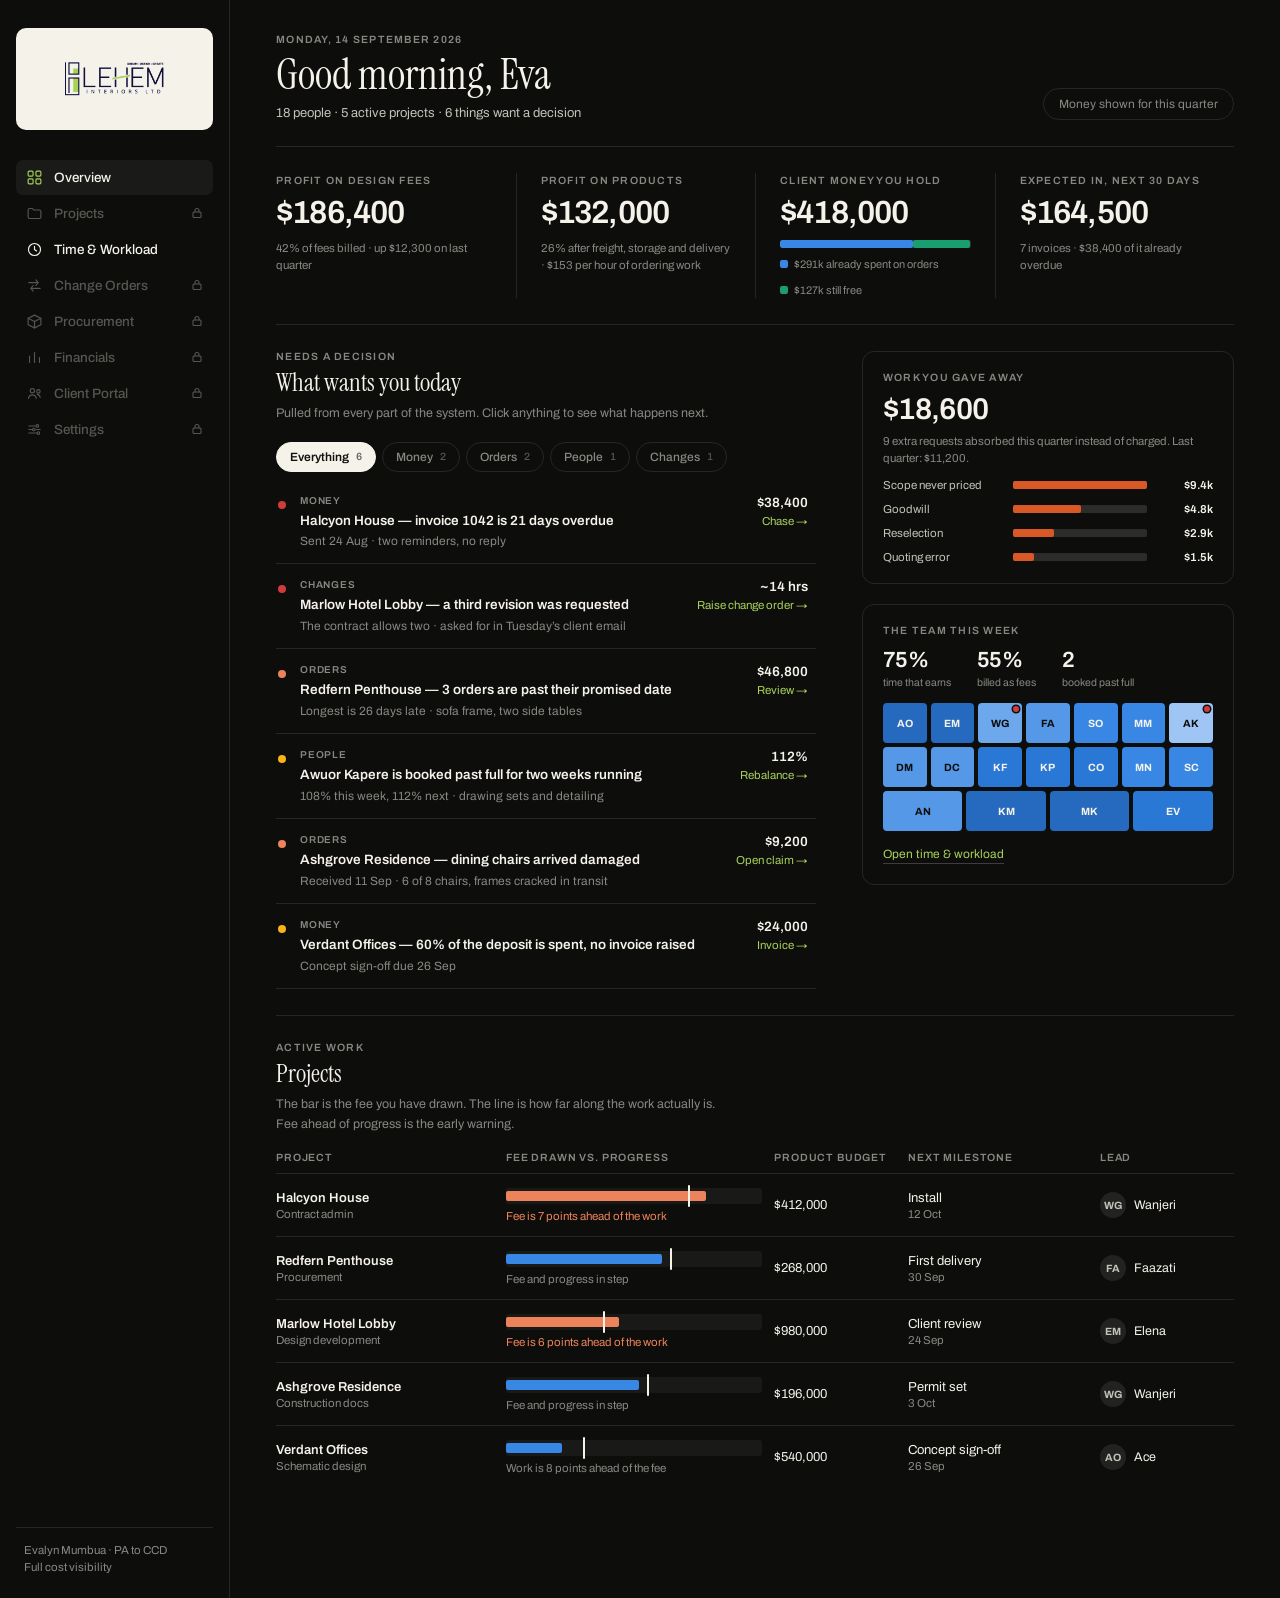
==== index.html @ deea2d11 "Initial import of Lehem ERP dashboard from Claude Design Co-Authored-By: Claude Opus 5.5 (1M context" ====
<!doctype html>
<html lang="en">
<head>
  <meta charset="utf-8">
  <meta name="viewport" content="width=device-width, initial-scale=1">
  <title>Overview — Lehem Interiors</title>
  <meta name="description" content="Operations overview for Lehem Interiors Ltd.">
  <link rel="icon" href="assets/lehem-logo.png">
  <link rel="preconnect" href="https://fonts.googleapis.com">
  <link rel="preconnect" href="https://fonts.gstatic.com" crossorigin>
  <link rel="stylesheet" href="https://fonts.googleapis.com/css2?family=Archivo:wght@400;500;600;700&family=Instrument+Serif:ital@0;1&display=swap">
  <link rel="stylesheet" href="css/app.css">
</head>
<body>
  <div class="dash">

    <nav class="sidebar" aria-label="Primary">
      <div class="brand">
        <img src="assets/lehem-logo.png" alt="Lehem Interiors Ltd" class="brand-logo">
      </div>

      <button type="button" class="nav-toggle" aria-label="Menu" aria-expanded="false"></button>

      <div class="nav-list">
        <button type="button" class="nav-item active">
          <svg width="17" height="17" viewBox="0 0 24 24" fill="none" stroke="currentColor" stroke-width="1.6" stroke-linecap="round" stroke-linejoin="round"><rect x="3" y="3" width="7" height="7" rx="1.5"/><rect x="14" y="3" width="7" height="7" rx="1.5"/><rect x="3" y="14" width="7" height="7" rx="1.5"/><rect x="14" y="14" width="7" height="7" rx="1.5"/></svg>
          Overview
        </button>
        <button type="button" class="nav-item locked" disabled>
          <svg width="17" height="17" viewBox="0 0 24 24" fill="none" stroke="currentColor" stroke-width="1.6" stroke-linecap="round" stroke-linejoin="round"><path d="M3 7a2 2 0 0 1 2-2h4l2 2h8a2 2 0 0 1 2 2v8a2 2 0 0 1-2 2H5a2 2 0 0 1-2-2V7z"/></svg>
          Projects
          <svg class="lock" width="12" height="12" viewBox="0 0 24 24" fill="none" stroke="currentColor" stroke-width="2.2" stroke-linecap="round" stroke-linejoin="round"><rect x="4" y="10" width="16" height="11" rx="2"/><path d="M8 10V7a4 4 0 0 1 8 0v3"/></svg>
        </button>
        <a href="workload.html" class="nav-item">
          <svg width="17" height="17" viewBox="0 0 24 24" fill="none" stroke="currentColor" stroke-width="1.6" stroke-linecap="round" stroke-linejoin="round"><circle cx="12" cy="12" r="8.5"/><path d="M12 7.5V12l3 2"/></svg>
          Time &amp; Workload
        </a>
        <button type="button" class="nav-item locked" disabled>
          <svg width="17" height="17" viewBox="0 0 24 24" fill="none" stroke="currentColor" stroke-width="1.6" stroke-linecap="round" stroke-linejoin="round"><path d="M4 8h13"/><path d="M14 4l3 4-3 4"/><path d="M20 16H7"/><path d="M10 20l-3-4 3-4"/></svg>
          Change Orders
          <svg class="lock" width="12" height="12" viewBox="0 0 24 24" fill="none" stroke="currentColor" stroke-width="2.2" stroke-linecap="round" stroke-linejoin="round"><rect x="4" y="10" width="16" height="11" rx="2"/><path d="M8 10V7a4 4 0 0 1 8 0v3"/></svg>
        </button>
        <button type="button" class="nav-item locked" disabled>
          <svg width="17" height="17" viewBox="0 0 24 24" fill="none" stroke="currentColor" stroke-width="1.6" stroke-linecap="round" stroke-linejoin="round"><path d="M3 7.5 12 3l9 4.5-9 4.5-9-4.5Z"/><path d="M3 7.5v9L12 21l9-4.5v-9"/><path d="M12 12v9"/></svg>
          Procurement
          <svg class="lock" width="12" height="12" viewBox="0 0 24 24" fill="none" stroke="currentColor" stroke-width="2.2" stroke-linecap="round" stroke-linejoin="round"><rect x="4" y="10" width="16" height="11" rx="2"/><path d="M8 10V7a4 4 0 0 1 8 0v3"/></svg>
        </button>
        <button type="button" class="nav-item locked" disabled>
          <svg width="17" height="17" viewBox="0 0 24 24" fill="none" stroke="currentColor" stroke-width="1.6" stroke-linecap="round" stroke-linejoin="round"><path d="M5 19V10"/><path d="M12 19V5"/><path d="M19 19v-7"/></svg>
          Financials
          <svg class="lock" width="12" height="12" viewBox="0 0 24 24" fill="none" stroke="currentColor" stroke-width="2.2" stroke-linecap="round" stroke-linejoin="round"><rect x="4" y="10" width="16" height="11" rx="2"/><path d="M8 10V7a4 4 0 0 1 8 0v3"/></svg>
        </button>
        <button type="button" class="nav-item locked" disabled>
          <svg width="17" height="17" viewBox="0 0 24 24" fill="none" stroke="currentColor" stroke-width="1.6" stroke-linecap="round" stroke-linejoin="round"><circle cx="9" cy="8" r="3"/><path d="M3.5 19c.7-3.2 3-5 5.5-5s4.8 1.8 5.5 5"/><circle cx="17.5" cy="9" r="2.4"/><path d="M15.8 13.2c2 .1 3.6 1.7 4.2 4.3"/></svg>
          Client Portal
          <svg class="lock" width="12" height="12" viewBox="0 0 24 24" fill="none" stroke="currentColor" stroke-width="2.2" stroke-linecap="round" stroke-linejoin="round"><rect x="4" y="10" width="16" height="11" rx="2"/><path d="M8 10V7a4 4 0 0 1 8 0v3"/></svg>
        </button>
        <button type="button" class="nav-item locked" disabled>
          <svg width="17" height="17" viewBox="0 0 24 24" fill="none" stroke="currentColor" stroke-width="1.6" stroke-linecap="round" stroke-linejoin="round"><path d="M4 7h9"/><circle cx="16" cy="7" r="1.8"/><path d="M4 12h4"/><circle cx="11" cy="12" r="1.8"/><path d="M15 12h5"/><path d="M4 17h11"/><circle cx="17.5" cy="17" r="1.8"/></svg>
          Settings
          <svg class="lock" width="12" height="12" viewBox="0 0 24 24" fill="none" stroke="currentColor" stroke-width="2.2" stroke-linecap="round" stroke-linejoin="round"><rect x="4" y="10" width="16" height="11" rx="2"/><path d="M8 10V7a4 4 0 0 1 8 0v3"/></svg>
        </button>
      </div>

      <div class="sidebar-foot">Evalyn Mumbua · PA to CCD<br>Full cost visibility</div>
    </nav>

    <main class="main">
      <div class="main-inner" id="app"></div>
    </main>

  </div>

  <script src="js/nav.js"></script>
  <script src="js/overview.js"></script>
</body>
</html>
---- css/app.css ----
/* Lehem Interiors — operations dashboard
   Shared styles for both screens. */

:root {
  --plane:#0d0d0c; --panel:#1a1a19;
  --rule:rgba(255,255,255,0.10); --rule-2:rgba(255,255,255,0.18);
  --ink:#f5f2ea; --ink-2:#c3c2b7; --ink-3:#898781;
  --grid:#2c2c2a; --baseline:#383835;
  --good:#0ca30c; --warn:#fab219; --serious:#ec835a; --crit:#d03b3b;
  --b1:#3987e5; --b2:#d95926; --b3:#199e70; --b4:#c98500;
  --accent:#a8d15a;
  --sans:'Archivo', system-ui, -apple-system, 'Segoe UI', sans-serif;
  --serif:'Instrument Serif', Georgia, 'Times New Roman', serif;
}

* { box-sizing:border-box; }
html, body { margin:0; padding:0; }
body {
  background:var(--plane); color:var(--ink); font-family:var(--sans);
  -webkit-font-smoothing:antialiased;
}
button { font-family:var(--sans); cursor:pointer; color:inherit; }
a { color:var(--accent); }
a:hover { color:var(--ink); }
.caps { font-size:10.5px; text-transform:uppercase; letter-spacing:0.12em; font-weight:600; color:var(--ink-3); }
.num { font-variant-numeric:tabular-nums; }

.dash { width:100%; min-height:100vh; display:flex; align-items:stretch; }

/* ---------- sidebar ---------- */
.sidebar { width:230px; flex:0 0 230px; border-right:1px solid var(--rule); padding:28px 16px 22px; display:flex; flex-direction:column; gap:30px; }
.brand { background:#f5f2ea; border-radius:10px; padding:15px 16px; }
.brand-logo { display:block; width:100%; height:auto; }
.nav-list { display:flex; flex-direction:column; gap:1px; }
.nav-item { display:flex; align-items:center; gap:11px; padding:9px 10px; border:none; background:transparent; color:var(--ink-3); font-size:13.5px; font-weight:500; text-align:left; width:100%; border-radius:7px; cursor:default; text-decoration:none; font-family:var(--sans); }
.nav-item svg { flex:0 0 auto; }
a.nav-item { color:var(--ink); cursor:pointer; }
a.nav-item:hover { background:rgba(255,255,255,0.045); color:var(--ink); text-decoration:none; }
.nav-item.locked { color:#575651; cursor:not-allowed; }
.nav-item.locked svg { color:#575651; opacity:1; }
.nav-item.active { background:rgba(255,255,255,0.055); color:var(--ink); }
.nav-item.active svg { color:var(--accent); }
.lock { margin-left:auto; flex:0 0 auto; }
.nav-toggle { display:none; }
.sidebar-foot { margin-top:auto; padding:14px 8px 0; border-top:1px solid var(--rule); font-size:11.5px; color:var(--ink-3); line-height:1.5; }

/* ---------- page frame ---------- */
.main { flex:1 1 auto; min-width:0; padding:34px 46px 110px; }
.main-inner { max-width:1320px; margin:0 auto; }
.page-title { font-family:var(--serif); font-weight:400; font-size:42px; margin:8px 0 0; line-height:1.05; }
.page-sub { color:var(--ink-2); font-size:13px; margin:9px 0 0; }
.header-row { display:flex; justify-content:space-between; align-items:flex-end; gap:24px; flex-wrap:wrap; }
.rule-top { border-top:1px solid var(--rule); margin-top:26px; padding-top:26px; }
.section-head { display:flex; justify-content:space-between; align-items:flex-start; gap:24px; flex-wrap:wrap; margin-bottom:18px; }
.section-title { font-family:var(--serif); font-weight:400; font-size:25px; margin:7px 0 0; line-height:1.1; }
.section-sub { font-size:12.5px; color:var(--ink-3); margin:8px 0 0; max-width:64ch; line-height:1.55; }

/* ---------- controls ---------- */
.pill-group { display:flex; border:1px solid var(--rule); border-radius:999px; padding:3px; gap:2px; }
.pill { border:none; background:transparent; font-size:12.5px; font-weight:500; color:var(--ink-3); padding:8px 15px; border-radius:999px; }
.pill:hover { color:var(--ink); }
.pill.active { background:var(--ink); color:#12110f; font-weight:600; }
.filter-bar { display:flex; justify-content:space-between; align-items:center; gap:16px; flex-wrap:wrap; margin-top:22px; }
.chips { display:flex; flex-wrap:wrap; gap:6px; }
.chip { border:1px solid var(--rule); background:transparent; color:var(--ink-3); font-size:12px; font-weight:500; padding:7px 13px; border-radius:999px; display:flex; align-items:center; gap:7px; }
.chip:hover { border-color:var(--rule-2); color:var(--ink); }
.chip.active { background:var(--ink); border-color:var(--ink); color:#12110f; font-weight:600; }
.chip-count { font-size:10.5px; opacity:0.6; font-variant-numeric:tabular-nums; }
.count-note { font-size:12px; color:var(--ink-3); font-variant-numeric:tabular-nums; }
.seg { display:flex; border:1px solid var(--rule); border-radius:8px; padding:2px; gap:2px; flex:0 0 auto; }
.seg-btn { border:none; background:transparent; font-size:12px; font-weight:500; color:var(--ink-3); padding:6px 12px; border-radius:6px; }
.seg-btn:hover { color:var(--ink); }
.seg-btn.active { background:rgba(255,255,255,0.09); color:var(--ink); }

/* ---------- hero + metrics (workload) ---------- */
.hero { display:grid; grid-template-columns:1.05fr 1.5fr; gap:44px; align-items:stretch; }
.hero-value { font-size:68px; font-weight:600; line-height:1; letter-spacing:-0.03em; margin-top:14px; }
.hero-delta { font-size:13px; font-weight:600; margin-top:12px; }
.hero-track { position:relative; height:12px; background:var(--grid); border-radius:2px; margin-top:26px; }
.hero-fill { position:absolute; top:0; bottom:0; border-radius:2px; }
.hero-keys { display:flex; gap:26px; margin-top:14px; flex-wrap:wrap; }
.hero-key { display:flex; align-items:baseline; gap:8px; font-size:12px; color:var(--ink-3); }
.hero-key b { font-size:14px; font-weight:600; color:var(--ink); font-variant-numeric:tabular-nums; }
.hero-note { font-size:12.5px; color:var(--ink-2); line-height:1.6; margin-top:18px; max-width:46ch; }
.metrics { display:grid; grid-template-columns:repeat(4, minmax(0,1fr)); }
.metric { padding:4px 22px; border-left:1px solid var(--rule); display:flex; flex-direction:column; gap:9px; }
.metric:first-child { border-left:none; padding-left:0; }
.metric-value { font-size:29px; font-weight:600; letter-spacing:-0.02em; line-height:1.1; }
.metric-delta { font-size:12px; font-weight:600; }
.metric-note { font-size:11px; color:var(--ink-3); line-height:1.45; }

/* ---------- legend + tooltips ---------- */
.legend-row { display:flex; flex-wrap:wrap; gap:6px; margin-bottom:18px; }
.legend-btn { display:flex; align-items:center; gap:8px; font-size:12px; color:var(--ink-3); background:transparent; border:1px solid transparent; border-radius:7px; padding:6px 10px; }
.legend-btn:hover { border-color:var(--rule); color:var(--ink); }
.legend-btn.active { border-color:var(--rule-2); color:var(--ink); }
.legend-dot { width:9px; height:9px; border-radius:2px; flex:0 0 auto; }
.legend-val { font-variant-numeric:tabular-nums; color:var(--ink); font-weight:600; }
.tip { position:absolute; bottom:calc(100% + 8px); left:50%; transform:translateX(-50%); background:var(--ink); color:#12110f; font-size:11px; font-weight:600; padding:5px 9px; border-radius:6px; white-space:nowrap; opacity:0; pointer-events:none; transition:opacity 0.12s ease; z-index:7; }
.mix-seg:hover .tip, .heat-cell:hover .tip, .heat-cell:focus .tip { opacity:1; }
.tip-wide { white-space:normal; width:252px; text-align:left; font-weight:500; line-height:1.5; padding:10px 12px; letter-spacing:0; text-transform:none; }
.term { position:relative; display:inline-block; border-bottom:1px dotted rgba(255,255,255,0.32); cursor:help; }
.term:hover .tip { opacity:1; }

/* ---------- hour-mix chart ---------- */
.mix-body { display:flex; gap:2px; }
.mix-axis { position:relative; width:40px; height:232px; flex:0 0 auto; }
.mix-axis span { position:absolute; right:10px; transform:translateY(-50%); font-size:10px; color:var(--ink-3); font-variant-numeric:tabular-nums; }
.mix-plot { position:relative; height:232px; border-bottom:1px solid var(--baseline); flex:1 1 auto; }
.mix-line { position:absolute; left:0; right:0; height:1px; background:var(--grid); }
.mix-cols { position:absolute; left:0; right:0; top:0; bottom:0; display:flex; align-items:flex-end; }
.mix-col { height:100%; display:flex; flex-direction:column-reverse; flex:0 0 auto; }
.mix-seg { width:100%; margin-bottom:2px; border-radius:1px; position:relative; transition:opacity 0.15s ease; }
.mix-seg-label { position:absolute; left:50%; top:50%; transform:translate(-50%,-50%); font-size:10px; font-weight:600; color:#0d0d0c; white-space:nowrap; font-variant-numeric:tabular-nums; }
.mix-labels { display:flex; padding-top:10px; }
.mix-week-label { text-align:center; font-size:10.5px; color:var(--ink-3); flex:0 0 auto; }
.mix-range-note { display:none; font-size:11px; color:var(--ink-3); margin-top:10px; text-align:center; }

/* ---------- tables ---------- */
.data-table { width:100%; border-collapse:collapse; font-size:12.5px; }
.data-table th { text-align:left; font-size:10.5px; text-transform:uppercase; letter-spacing:0.08em; font-weight:600; color:var(--ink-3); padding:9px 10px; border-bottom:1px solid var(--rule); }
.data-table td { padding:9px 10px; border-bottom:1px solid var(--rule); font-variant-numeric:tabular-nums; color:var(--ink-2); }
.data-table td.rowhead { font-variant-numeric:normal; color:var(--ink); font-weight:500; }

/* ---------- capacity heatmap ---------- */
.heat-grid { display:grid; gap:2px; align-items:center; }
.heat-head { font-size:10px; color:var(--ink-3); text-align:center; font-weight:500; padding-bottom:6px; letter-spacing:0.02em; }
.heat-rowhead { display:block; text-align:left; background:transparent; border:1px solid transparent; border-radius:6px; padding:5px 10px 5px 8px; }
.heat-rowhead:hover { background:rgba(255,255,255,0.045); }
.heat-rowhead.sel { background:rgba(255,255,255,0.075); border-color:var(--rule-2); }
.heat-name { display:block; font-size:12.5px; font-weight:500; color:var(--ink); }
.heat-role { display:block; font-size:10.5px; color:var(--ink-3); margin-top:1px; }
.heat-cell { height:34px; border:none; border-radius:3px; display:flex; align-items:center; justify-content:center; font-size:11px; font-weight:600; font-variant-numeric:tabular-nums; position:relative; padding:0; }
.heat-flag { position:absolute; top:3px; right:3px; width:6px; height:6px; border-radius:50%; background:var(--crit); box-shadow:0 0 0 1.5px var(--plane); }
.scale-row { display:flex; align-items:center; gap:8px; flex-wrap:wrap; font-size:11.5px; color:var(--ink-3); margin-top:18px; }
.scale-swatch { width:24px; height:9px; border-radius:1px; }

/* ---------- person detail ---------- */
.detail { border:1px solid var(--rule-2); background:var(--panel); border-radius:12px; padding:20px 22px 22px; margin-top:22px; display:flex; flex-direction:column; gap:20px; }
.detail-head { display:flex; justify-content:space-between; align-items:flex-start; gap:16px; }
.detail-id { display:flex; gap:13px; align-items:center; }
.avatar { width:38px; height:38px; border-radius:50%; background:var(--accent); color:#12110f; display:flex; align-items:center; justify-content:center; font-size:12.5px; font-weight:700; flex:0 0 auto; }
.detail-name { font-family:var(--serif); font-size:22px; line-height:1.1; }
.detail-meta { font-size:11.5px; color:var(--ink-3); margin-top:4px; }
.icon-btn { width:30px; height:30px; border-radius:7px; border:1px solid var(--rule); background:transparent; display:flex; align-items:center; justify-content:center; color:var(--ink-3); }
.icon-btn:hover { color:var(--ink); border-color:var(--rule-2); }
.detail-grid { display:grid; grid-template-columns:1.5fr 1fr 1.15fr; gap:34px; }
.detail-bar { display:flex; height:14px; gap:2px; margin-top:12px; }
.detail-bar div { border-radius:1px; }
.detail-legend { display:flex; flex-direction:column; gap:6px; margin-top:12px; }
.detail-legend .legend-item { display:flex; align-items:center; gap:8px; font-size:11.5px; color:var(--ink-3); }
.detail-metrics { display:flex; gap:24px; margin-top:12px; }
.detail-num { display:block; font-size:24px; font-weight:600; letter-spacing:-0.02em; }
.detail-cap { font-size:10.5px; color:var(--ink-3); }
.proj-row { display:flex; justify-content:space-between; gap:12px; padding:9px 0; border-bottom:1px solid var(--rule); }
.proj-row:last-child { border-bottom:none; }
.proj-name { font-size:12.5px; font-weight:500; }
.proj-phase { font-size:10.5px; color:var(--ink-3); margin-top:2px; }
.proj-hrs { font-size:12.5px; font-weight:600; font-variant-numeric:tabular-nums; }

/* ---------- role bands + bench ---------- */
.bottom-row { display:grid; grid-template-columns:1.25fr 1fr; gap:48px; align-items:start; }
.role-row { display:flex; align-items:center; gap:14px; padding:10px 8px; border:none; background:transparent; border-radius:7px; width:100%; text-align:left; }
.role-row:hover { background:rgba(255,255,255,0.045); }
.role-row.sel { background:rgba(255,255,255,0.075); }
.role-name { width:152px; flex:0 0 auto; font-size:12.5px; font-weight:500; }
.role-track { flex:1 1 auto; height:16px; background:rgba(255,255,255,0.05); border-radius:3px; position:relative; }
.role-band { position:absolute; top:0; bottom:0; background:rgba(255,255,255,0.10); }
.role-fill { position:absolute; top:4px; bottom:4px; left:0; background:var(--accent); border-radius:0 2px 2px 0; }
.role-val { width:42px; flex:0 0 auto; text-align:right; font-size:12.5px; font-weight:600; font-variant-numeric:tabular-nums; }
.bench-list { display:flex; flex-direction:column; gap:2px; }
.bench-card { display:flex; gap:12px; padding:14px 0; border-bottom:1px solid var(--rule); align-items:flex-start; }
.bench-card:last-child { border-bottom:none; }
.bench-name { font-size:13px; font-weight:600; }
.bench-role { font-size:11px; color:var(--ink-3); margin-top:1px; }
.bench-hours { font-size:11.5px; color:var(--good); font-weight:600; margin-top:5px; }
.skill-tags { display:flex; flex-wrap:wrap; gap:5px; margin-top:8px; }
.skill-tag { font-size:10.5px; color:var(--ink-3); border:1px solid var(--rule); border-radius:4px; padding:2px 7px; }
.empty-note { font-size:12px; color:var(--ink-3); padding:16px; border:1px dashed var(--rule); border-radius:10px; }

/* ---------- overview: money row ---------- */
.period-note { font-size:12px; color:var(--ink-3); border:1px solid var(--rule); border-radius:999px; padding:8px 15px; }
.money { display:grid; grid-template-columns:repeat(4, minmax(0,1fr)); }
.money-cell { padding:2px 24px; border-left:1px solid var(--rule); display:flex; flex-direction:column; gap:10px; }
.money-cell:first-child { border-left:none; padding-left:0; }
.money-value { font-size:32px; font-weight:600; letter-spacing:-0.025em; line-height:1.05; }
.money-meta { font-size:11.5px; color:var(--ink-3); line-height:1.5; }
.split-track { height:8px; background:var(--grid); border-radius:2px; position:relative; overflow:hidden; }
.split-fill { position:absolute; top:0; bottom:0; border-radius:2px; }
.split-keys { display:flex; gap:14px; flex-wrap:wrap; }
.split-key { display:flex; align-items:center; gap:6px; font-size:11px; color:var(--ink-3); }
.dot { width:8px; height:8px; border-radius:2px; flex:0 0 auto; }

/* ---------- overview: attention list ---------- */
.two-col { display:grid; grid-template-columns:1.45fr 1fr; gap:46px; align-items:start; }
.tabs { display:flex; gap:6px; flex-wrap:wrap; }
.tab { border:1px solid var(--rule); background:transparent; color:var(--ink-3); font-size:12px; font-weight:500; padding:7px 13px; border-radius:999px; display:flex; align-items:center; gap:7px; }
.tab:hover { border-color:var(--rule-2); color:var(--ink); }
.tab.active { background:var(--ink); border-color:var(--ink); color:#12110f; font-weight:600; }
.tab-count { font-size:10.5px; opacity:0.6; font-variant-numeric:tabular-nums; }
.item { width:100%; text-align:left; background:transparent; border:none; border-bottom:1px solid var(--rule); padding:15px 8px 15px 2px; display:flex; gap:14px; align-items:flex-start; }
.item:hover { background:rgba(255,255,255,0.035); }
.item.open { background:rgba(255,255,255,0.05); }
.item-dot { width:8px; height:8px; border-radius:50%; margin-top:6px; flex:0 0 auto; }
.item-body { flex:1 1 auto; min-width:0; }
.item-title { display:block; font-size:13.5px; font-weight:600; line-height:1.4; }
.item-sub { display:block; font-size:12px; color:var(--ink-3); margin-top:4px; }
.item-next { display:block; font-size:12px; color:var(--ink-2); margin-top:10px; line-height:1.55; border-left:2px solid var(--accent); padding-left:12px; }
.item-right { flex:0 0 auto; text-align:right; }
.item-amount { display:block; font-size:13.5px; font-weight:600; font-variant-numeric:tabular-nums; }
.item-action { display:block; font-size:11.5px; color:var(--accent); margin-top:5px; white-space:nowrap; }
.item-kind { display:block; font-size:10px; text-transform:uppercase; letter-spacing:0.08em; color:var(--ink-3); font-weight:600; margin-bottom:6px; }

/* ---------- overview: side panels ---------- */
.panel { border:1px solid var(--rule); border-radius:12px; padding:20px; }
.panel + .panel { margin-top:20px; }
.panel-value { font-size:30px; font-weight:600; letter-spacing:-0.02em; margin-top:10px; }
.cause-row { display:flex; align-items:center; gap:12px; margin-top:12px; }
.cause-name { width:118px; flex:0 0 auto; font-size:11.5px; color:var(--ink-2); }
.cause-track { flex:1 1 auto; height:8px; background:var(--grid); border-radius:2px; position:relative; }
.cause-fill { position:absolute; left:0; top:0; bottom:0; background:var(--b2); border-radius:2px; }
.cause-val { width:54px; flex:0 0 auto; text-align:right; font-size:11.5px; font-weight:600; font-variant-numeric:tabular-nums; }
.team-strip { display:flex; flex-wrap:wrap; gap:4px; margin-top:14px; }
.team-chip { flex:1 1 40px; min-width:38px; height:40px; border-radius:4px; display:flex; align-items:center; justify-content:center; font-size:10.5px; font-weight:700; position:relative; }
.team-flag { position:absolute; top:3px; right:3px; width:6px; height:6px; border-radius:50%; background:var(--crit); box-shadow:0 0 0 1.5px var(--plane); }
.panel-link { display:inline-block; margin-top:16px; font-size:12px; color:var(--accent); text-decoration:none; border-bottom:1px solid rgba(255,255,255,0.2); padding-bottom:2px; }
.panel-link:hover { color:var(--ink); }
.panel-row { display:flex; gap:26px; margin-top:12px; }
.panel-num { font-size:22px; font-weight:600; letter-spacing:-0.02em; display:block; }
.panel-cap { font-size:10.5px; color:var(--ink-3); }

/* ---------- overview: projects table ---------- */
.ptable { width:100%; border-collapse:collapse; }
.ptable th { text-align:left; font-size:10.5px; text-transform:uppercase; letter-spacing:0.08em; font-weight:600; color:var(--ink-3); padding:0 12px 10px 0; border-bottom:1px solid var(--rule); }
.ptable td { padding:14px 12px 14px 0; border-bottom:1px solid var(--rule); font-size:13px; vertical-align:middle; }
.ptable tr:last-child td { border-bottom:none; }
.p-name { font-weight:600; }
.p-phase { font-size:11.5px; color:var(--ink-3); margin-top:3px; }
.burn { position:relative; height:16px; background:rgba(255,255,255,0.05); border-radius:3px; min-width:150px; }
.burn-fill { position:absolute; top:3px; bottom:3px; left:0; border-radius:2px; }
.burn-mark { position:absolute; top:-3px; width:2px; height:22px; background:var(--ink); border-radius:1px; }
.burn-tip { position:absolute; bottom:calc(100% + 8px); left:50%; transform:translateX(-50%); background:var(--ink); color:#12110f; font-size:11px; font-weight:600; padding:5px 9px; border-radius:6px; white-space:nowrap; opacity:0; pointer-events:none; transition:opacity 0.12s ease; z-index:7; }
.burn:hover .burn-tip { opacity:1; }
.avatar-sm { width:26px; height:26px; border-radius:50%; background:rgba(255,255,255,0.09); display:flex; align-items:center; justify-content:center; font-size:10.5px; font-weight:700; color:var(--ink-2); }
.lead-cell { display:flex; align-items:center; gap:8px; font-size:12.5px; }

/* ---------- responsive ---------- */
@media (max-width: 1180px) {
  .main { padding:30px 30px 90px; }
  .hero { grid-template-columns:1fr; gap:32px; }
  .metrics { grid-template-columns:repeat(2, minmax(0,1fr)); row-gap:26px; }
  .metric:nth-child(3) { border-left:none; padding-left:0; }
  .bottom-row { grid-template-columns:1fr; gap:38px; }
  .detail-grid { grid-template-columns:1fr 1fr; gap:26px; }
  .money { grid-template-columns:repeat(2, minmax(0,1fr)); row-gap:28px; }
  .money-cell:nth-child(3) { border-left:none; padding-left:0; }
  .two-col { grid-template-columns:1fr; gap:38px; }
}
@media (max-width: 860px) {
  .dash { flex-direction:column; }
  .sidebar { width:100%; flex:0 0 auto; flex-direction:row; flex-wrap:wrap; align-items:center; gap:12px 16px; padding:14px 18px; border-right:none; border-bottom:1px solid var(--rule); overflow:visible; }
  .brand { flex:0 0 auto; width:148px; padding:8px 10px; }
  .nav-toggle { display:flex; order:2; margin-left:auto; width:46px; height:46px; align-items:center; justify-content:center; border:1px solid var(--rule); border-radius:10px; background:transparent; color:var(--ink); }
  .nav-toggle:hover { border-color:var(--rule-2); }
  .nav-list { display:none; }
  .nav-list.open { display:flex; order:3; flex:1 1 100%; flex-direction:column; gap:2px; margin-top:4px; padding-top:10px; border-top:1px solid var(--rule); }
  .nav-item { width:100%; justify-content:flex-start; padding:13px 12px; }
  .sidebar-foot { display:none; }
  .sidebar-foot.open { display:block; order:4; flex:1 1 100%; margin:0; padding:12px 12px 2px; border-top:1px solid var(--rule); text-align:left; }
  .main { padding:24px 22px 80px; }
  .page-title { font-size:34px; }
  .section-head { flex-direction:column; }
  .detail-grid { grid-template-columns:1fr; gap:22px; }
  .mix-col, .mix-week-label { width:auto !important; flex:1 1 0; min-width:0; }
  .mix-cols, .mix-labels { gap:5px !important; }
  .mix-week-label { display:none; }
  .mix-range-note { display:block; }
  .heat-grid { overflow-x:auto; padding-bottom:8px; }
  .data-table { display:block; overflow-x:auto; white-space:nowrap; }
  .ptable { display:block; overflow-x:auto; white-space:nowrap; }
  .ptable th, .ptable td { padding-right:20px; }
  .pill, .chip, .seg-btn, .tab { padding:10px 14px; }
}
@media (max-width: 620px) {
  .main { padding:20px 16px 72px; }
  .page-title { font-size:28px; }
  .hero-value { font-size:50px; }
  .section-title { font-size:22px; }
  .metrics { grid-template-columns:1fr; row-gap:0; }
  .metric { border-left:none; padding:16px 0; border-top:1px solid var(--rule); }
  .metric:first-child { border-top:none; padding-top:0; }
  .money { grid-template-columns:1fr; row-gap:0; }
  .money-cell { border-left:none; padding:16px 0; border-top:1px solid var(--rule); }
  .money-cell:first-child { border-top:none; padding-top:0; }
  .money-value { font-size:29px; }
  .brand { width:132px; }
  .pill-group { flex-wrap:wrap; }
  .heat-cell { height:44px; }
  .role-name { width:118px; }
  .mix-axis, .mix-plot { height:184px; }
  .mix-axis { width:30px; }
  .detail-metrics { gap:18px; flex-wrap:wrap; }
  .item { flex-wrap:wrap; }
  .item-right { width:100%; text-align:left; margin-top:10px; display:flex; align-items:center; gap:14px; }
  .item-action { margin-top:0; }
  .period-note { padding:9px 13px; }
  .team-chip { height:44px; }
  .panel-row { gap:18px; flex-wrap:wrap; }
}
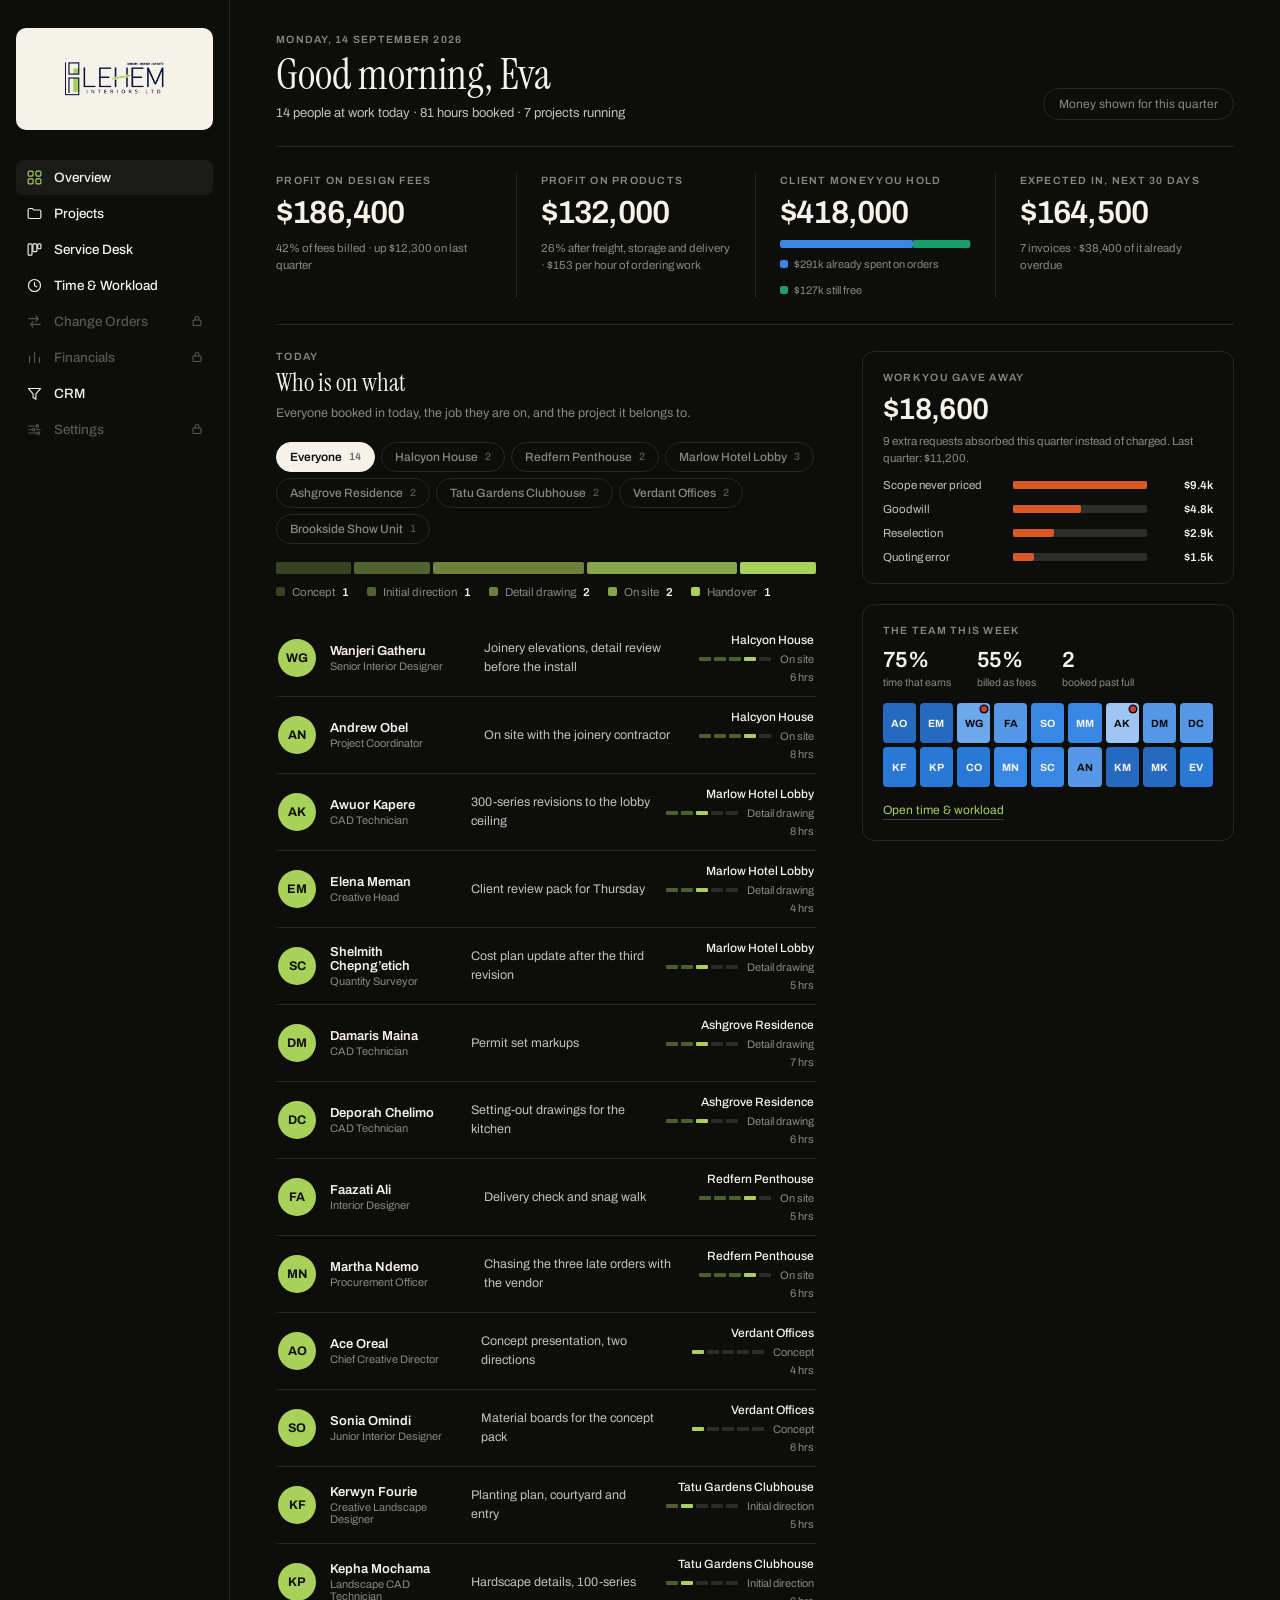
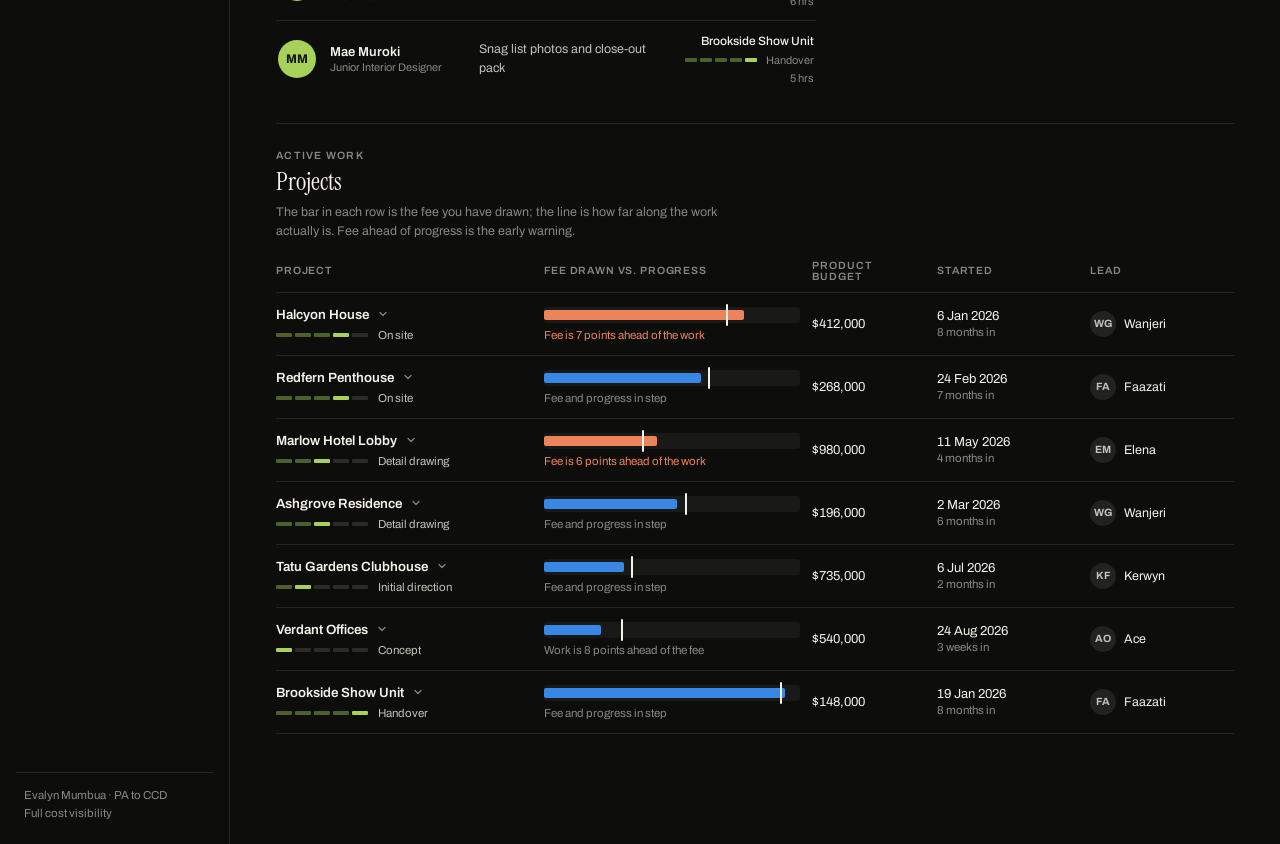
==== commit 18d69904: "Add Projects, Service Desk and CRM screens (v3) Import the v3 Claude Design export: three new screen" ====
--- a/index.html
+++ b/index.html
@@ -26,11 +26,14 @@
           <svg width="17" height="17" viewBox="0 0 24 24" fill="none" stroke="currentColor" stroke-width="1.6" stroke-linecap="round" stroke-linejoin="round"><rect x="3" y="3" width="7" height="7" rx="1.5"/><rect x="14" y="3" width="7" height="7" rx="1.5"/><rect x="3" y="14" width="7" height="7" rx="1.5"/><rect x="14" y="14" width="7" height="7" rx="1.5"/></svg>
           Overview
         </button>
-        <button type="button" class="nav-item locked" disabled>
+        <a href="projects.html" class="nav-item">
           <svg width="17" height="17" viewBox="0 0 24 24" fill="none" stroke="currentColor" stroke-width="1.6" stroke-linecap="round" stroke-linejoin="round"><path d="M3 7a2 2 0 0 1 2-2h4l2 2h8a2 2 0 0 1 2 2v8a2 2 0 0 1-2 2H5a2 2 0 0 1-2-2V7z"/></svg>
           Projects
-          <svg class="lock" width="12" height="12" viewBox="0 0 24 24" fill="none" stroke="currentColor" stroke-width="2.2" stroke-linecap="round" stroke-linejoin="round"><rect x="4" y="10" width="16" height="11" rx="2"/><path d="M8 10V7a4 4 0 0 1 8 0v3"/></svg>
-        </button>
+        </a>
+        <a href="desk.html" class="nav-item">
+          <svg width="17" height="17" viewBox="0 0 24 24" fill="none" stroke="currentColor" stroke-width="1.6" stroke-linecap="round" stroke-linejoin="round"><rect x="3" y="4" width="5.5" height="16" rx="1.4"/><rect x="9.8" y="4" width="5.5" height="11" rx="1.4"/><rect x="16.6" y="4" width="4.4" height="7" rx="1.4"/></svg>
+          Service Desk
+        </a>
         <a href="workload.html" class="nav-item">
           <svg width="17" height="17" viewBox="0 0 24 24" fill="none" stroke="currentColor" stroke-width="1.6" stroke-linecap="round" stroke-linejoin="round"><circle cx="12" cy="12" r="8.5"/><path d="M12 7.5V12l3 2"/></svg>
           Time &amp; Workload
@@ -41,20 +44,14 @@
           <svg class="lock" width="12" height="12" viewBox="0 0 24 24" fill="none" stroke="currentColor" stroke-width="2.2" stroke-linecap="round" stroke-linejoin="round"><rect x="4" y="10" width="16" height="11" rx="2"/><path d="M8 10V7a4 4 0 0 1 8 0v3"/></svg>
         </button>
         <button type="button" class="nav-item locked" disabled>
-          <svg width="17" height="17" viewBox="0 0 24 24" fill="none" stroke="currentColor" stroke-width="1.6" stroke-linecap="round" stroke-linejoin="round"><path d="M3 7.5 12 3l9 4.5-9 4.5-9-4.5Z"/><path d="M3 7.5v9L12 21l9-4.5v-9"/><path d="M12 12v9"/></svg>
-          Procurement
-          <svg class="lock" width="12" height="12" viewBox="0 0 24 24" fill="none" stroke="currentColor" stroke-width="2.2" stroke-linecap="round" stroke-linejoin="round"><rect x="4" y="10" width="16" height="11" rx="2"/><path d="M8 10V7a4 4 0 0 1 8 0v3"/></svg>
-        </button>
-        <button type="button" class="nav-item locked" disabled>
           <svg width="17" height="17" viewBox="0 0 24 24" fill="none" stroke="currentColor" stroke-width="1.6" stroke-linecap="round" stroke-linejoin="round"><path d="M5 19V10"/><path d="M12 19V5"/><path d="M19 19v-7"/></svg>
           Financials
           <svg class="lock" width="12" height="12" viewBox="0 0 24 24" fill="none" stroke="currentColor" stroke-width="2.2" stroke-linecap="round" stroke-linejoin="round"><rect x="4" y="10" width="16" height="11" rx="2"/><path d="M8 10V7a4 4 0 0 1 8 0v3"/></svg>
         </button>
-        <button type="button" class="nav-item locked" disabled>
-          <svg width="17" height="17" viewBox="0 0 24 24" fill="none" stroke="currentColor" stroke-width="1.6" stroke-linecap="round" stroke-linejoin="round"><circle cx="9" cy="8" r="3"/><path d="M3.5 19c.7-3.2 3-5 5.5-5s4.8 1.8 5.5 5"/><circle cx="17.5" cy="9" r="2.4"/><path d="M15.8 13.2c2 .1 3.6 1.7 4.2 4.3"/></svg>
-          Client Portal
-          <svg class="lock" width="12" height="12" viewBox="0 0 24 24" fill="none" stroke="currentColor" stroke-width="2.2" stroke-linecap="round" stroke-linejoin="round"><rect x="4" y="10" width="16" height="11" rx="2"/><path d="M8 10V7a4 4 0 0 1 8 0v3"/></svg>
-        </button>
+        <a href="crm.html" class="nav-item">
+          <svg width="17" height="17" viewBox="0 0 24 24" fill="none" stroke="currentColor" stroke-width="1.6" stroke-linecap="round" stroke-linejoin="round"><path d="M3.5 5h17l-6.5 7.6V20l-4-2.2v-5.2z"/></svg>
+          CRM
+        </a>
         <button type="button" class="nav-item locked" disabled>
           <svg width="17" height="17" viewBox="0 0 24 24" fill="none" stroke="currentColor" stroke-width="1.6" stroke-linecap="round" stroke-linejoin="round"><path d="M4 7h9"/><circle cx="16" cy="7" r="1.8"/><path d="M4 12h4"/><circle cx="11" cy="12" r="1.8"/><path d="M15 12h5"/><path d="M4 17h11"/><circle cx="17.5" cy="17" r="1.8"/></svg>
           Settings
--- a/css/app.css
+++ b/css/app.css
@@ -220,8 +220,8 @@
 .cause-track { flex:1 1 auto; height:8px; background:var(--grid); border-radius:2px; position:relative; }
 .cause-fill { position:absolute; left:0; top:0; bottom:0; background:var(--b2); border-radius:2px; }
 .cause-val { width:54px; flex:0 0 auto; text-align:right; font-size:11.5px; font-weight:600; font-variant-numeric:tabular-nums; }
-.team-strip { display:flex; flex-wrap:wrap; gap:4px; margin-top:14px; }
-.team-chip { flex:1 1 40px; min-width:38px; height:40px; border-radius:4px; display:flex; align-items:center; justify-content:center; font-size:10.5px; font-weight:700; position:relative; }
+.team-strip { display:grid; grid-template-columns:repeat(9, minmax(0,1fr)); gap:4px; margin-top:14px; }
+.team-chip { height:40px; border-radius:4px; display:flex; align-items:center; justify-content:center; font-size:10.5px; font-weight:700; position:relative; }
 .team-flag { position:absolute; top:3px; right:3px; width:6px; height:6px; border-radius:50%; background:var(--crit); box-shadow:0 0 0 1.5px var(--plane); }
 .panel-link { display:inline-block; margin-top:16px; font-size:12px; color:var(--accent); text-decoration:none; border-bottom:1px solid rgba(255,255,255,0.2); padding-bottom:2px; }
 .panel-link:hover { color:var(--ink); }
@@ -230,7 +230,7 @@
 .panel-cap { font-size:10.5px; color:var(--ink-3); }
 
 /* ---------- overview: projects table ---------- */
-.ptable { width:100%; border-collapse:collapse; }
+.ptable { width:100%; border-collapse:collapse; table-layout:fixed; }
 .ptable th { text-align:left; font-size:10.5px; text-transform:uppercase; letter-spacing:0.08em; font-weight:600; color:var(--ink-3); padding:0 12px 10px 0; border-bottom:1px solid var(--rule); }
 .ptable td { padding:14px 12px 14px 0; border-bottom:1px solid var(--rule); font-size:13px; vertical-align:middle; }
 .ptable tr:last-child td { border-bottom:none; }
@@ -244,6 +244,384 @@
 .avatar-sm { width:26px; height:26px; border-radius:50%; background:rgba(255,255,255,0.09); display:flex; align-items:center; justify-content:center; font-size:10.5px; font-weight:700; color:var(--ink-2); }
 .lead-cell { display:flex; align-items:center; gap:8px; font-size:12.5px; }
 
+/* ---------- projects: phase pipeline ---------- */
+.pipeline { display:grid; grid-template-columns:repeat(5, minmax(0,1fr)); gap:10px; }
+.pipe-tile { text-align:left; background:transparent; border:1px solid var(--rule); border-radius:10px; padding:14px 15px 15px; display:flex; flex-direction:column; gap:4px; }
+.pipe-tile:hover { border-color:var(--rule-2); }
+.pipe-tile.active { border-color:var(--accent); background:rgba(168,209,90,0.07); }
+.pipe-count { font-size:26px; font-weight:600; letter-spacing:-0.02em; line-height:1; }
+.pipe-name { font-size:12px; font-weight:500; color:var(--ink-2); margin-top:6px; }
+.pipe-series { font-size:10px; color:var(--ink-3); letter-spacing:0.04em; }
+
+/* ---------- projects: list + phase rail ---------- */
+.proj-list { display:flex; flex-direction:column; gap:2px; }
+.proj-card { width:100%; text-align:left; background:transparent; border:none; border-bottom:1px solid var(--rule); padding:20px 10px 22px 2px; display:block; }
+.proj-card:hover { background:rgba(255,255,255,0.028); }
+.proj-card.open { background:rgba(255,255,255,0.045); }
+.proj-top { display:flex; justify-content:space-between; align-items:flex-start; gap:20px; flex-wrap:wrap; margin-bottom:16px; }
+.proj-title { display:block; font-family:var(--serif); font-size:21px; line-height:1.15; }
+.proj-sub { display:block; font-size:11.5px; color:var(--ink-3); margin-top:5px; }
+.proj-right { text-align:right; flex:0 0 auto; }
+.proj-value { display:block; font-size:14px; font-weight:600; font-variant-numeric:tabular-nums; }
+.proj-next { display:block; font-size:11.5px; color:var(--ink-3); margin-top:4px; }
+.svc-tags { display:flex; flex-wrap:wrap; gap:5px; margin-top:9px; }
+.svc-tag { font-size:10.5px; color:var(--ink-3); border:1px solid var(--rule); border-radius:4px; padding:2px 8px; }
+.svc-tag.on { color:#12110f; background:var(--accent); border-color:var(--accent); font-weight:600; }
+.status-tag { font-size:10px; text-transform:uppercase; letter-spacing:0.08em; font-weight:600; border-radius:4px; padding:3px 8px; border:1px solid var(--rule); color:var(--ink-3); }
+.status-tag.hold { color:var(--warn); border-color:rgba(250,178,25,0.4); }
+.status-tag.done { color:var(--good); border-color:rgba(12,163,12,0.4); }
+
+.rail { display:flex; gap:4px; }
+.rail-step { flex:1 1 0; min-width:0; }
+.rail-bar { display:block; height:6px; border-radius:2px; background:var(--grid); }
+.rail-step.done .rail-bar { background:color-mix(in srgb, var(--accent) 42%, transparent); }
+.rail-step.now .rail-bar { background:var(--accent); }
+.rail-label { display:block; font-size:11.5px; margin-top:9px; color:var(--ink-3); }
+.rail-step.done .rail-label { color:var(--ink-2); }
+.rail-step.now .rail-label { color:var(--ink); font-weight:600; }
+.rail-sub { display:block; font-size:10px; color:#6f6e69; margin-top:3px; }
+.rail-step.now .rail-sub { color:var(--accent); }
+
+/* ---------- projects: expanded detail ---------- */
+.proj-detail { border:1px solid var(--rule-2); background:var(--panel); border-radius:12px; padding:20px 22px 22px; margin-top:18px; display:grid; grid-template-columns:1.6fr 1fr; gap:34px; }
+.tl { margin-top:12px; }
+.tl-row { display:flex; gap:14px; padding-bottom:18px; position:relative; }
+.tl-row:last-child { padding-bottom:0; }
+.tl-row::before { content:""; position:absolute; left:5px; top:16px; bottom:0; width:1px; background:var(--rule); }
+.tl-row:last-child::before { display:none; }
+.tl-dot { width:11px; height:11px; border-radius:50%; flex:0 0 auto; margin-top:4px; border:2px solid var(--grid); background:var(--plane); position:relative; z-index:1; }
+.tl-row.done .tl-dot { background:color-mix(in srgb, var(--accent) 55%, transparent); border-color:color-mix(in srgb, var(--accent) 55%, transparent); }
+.tl-row.now .tl-dot { background:var(--accent); border-color:var(--accent); }
+.tl-name { font-size:13px; font-weight:600; }
+.tl-row.todo .tl-name { color:var(--ink-3); font-weight:500; }
+.tl-series { font-size:10px; color:var(--ink-3); letter-spacing:0.04em; font-weight:500; margin-left:7px; }
+.tl-dates { font-size:11.5px; color:var(--ink-2); margin-top:3px; font-variant-numeric:tabular-nums; }
+.tl-note { font-size:11.5px; color:var(--ink-3); margin-top:5px; line-height:1.5; }
+.facts { display:flex; flex-direction:column; gap:0; margin-top:12px; }
+.fact { display:flex; justify-content:space-between; gap:14px; padding:8px 0; border-bottom:1px solid var(--rule); font-size:12px; }
+.fact:last-child { border-bottom:none; }
+.fact-key { color:var(--ink-3); flex:0 0 auto; }
+.fact-val { text-align:right; color:var(--ink); }
+
+.mini-rail { display:flex; align-items:center; gap:3px; margin-top:7px; }
+.mini-step { width:16px; height:4px; border-radius:1px; background:var(--grid); flex:0 0 auto; }
+.mini-step.done { background:color-mix(in srgb, var(--accent) 42%, transparent); }
+.mini-step.now { background:var(--accent); }
+.mini-phase { font-size:11.5px; color:var(--ink-2); margin-left:7px; white-space:nowrap; }
+
+/* ---------- overview: project row dropdown ---------- */
+.ptable-row.open td { border-bottom-color:transparent; }
+.p-name-btn { display:flex; align-items:center; gap:8px; width:100%; background:transparent; border:none; padding:0; text-align:left; color:inherit; }
+.p-name-btn:hover .p-name { color:var(--accent); }
+.chev { flex:0 0 auto; color:var(--ink-3); transition:transform 0.15s ease; }
+.chev.open { transform:rotate(180deg); color:var(--accent); }
+.det-row.hidden { display:none; }
+.det-row td { padding:0 12px 18px 0; border-bottom:1px solid var(--rule); }
+.ov-detail { display:grid; grid-template-columns:1.2fr 1fr 1.1fr; gap:30px; background:var(--panel); border:1px solid var(--rule-2); border-radius:12px; padding:18px 20px 20px; }
+.ph-list { margin-top:12px; }
+.ph-row { display:flex; gap:11px; padding-bottom:12px; position:relative; }
+.ph-row:last-child { padding-bottom:0; }
+.ph-row::before { content:""; position:absolute; left:4px; top:14px; bottom:0; width:1px; background:var(--rule); }
+.ph-row:last-child::before { display:none; }
+.ph-dot { width:9px; height:9px; border-radius:50%; flex:0 0 auto; margin-top:4px; border:2px solid var(--grid); background:var(--plane); position:relative; z-index:1; }
+.ph-row.done .ph-dot { background:color-mix(in srgb, var(--accent) 55%, transparent); border-color:color-mix(in srgb, var(--accent) 55%, transparent); }
+.ph-row.now .ph-dot { background:var(--accent); border-color:var(--accent); }
+.ph-name { display:block; font-size:12px; font-weight:600; }
+.ph-row.todo .ph-name { color:var(--ink-3); font-weight:500; }
+.ph-when { display:block; font-size:11px; color:var(--ink-3); margin-top:2px; font-variant-numeric:tabular-nums; }
+.ov-flags { margin-top:12px; }
+.ov-flag { display:flex; gap:10px; align-items:flex-start; }
+.ov-flag-dot { width:8px; height:8px; border-radius:50%; flex:0 0 auto; margin-top:5px; }
+.ov-flag-title { display:block; font-size:12px; font-weight:600; line-height:1.45; }
+.ov-flag-sub { display:block; font-size:11px; color:var(--ink-3); margin-top:4px; }
+.ov-flag-none { font-size:12px; color:var(--ink-3); margin-top:2px; }
+
+/* ---------- overview: today's work ---------- */
+.today-list { margin-top:6px; }
+.today-row { display:grid; grid-template-columns:38px 1.05fr 1.5fr auto; gap:14px; align-items:center;
+  padding:13px 2px; border-bottom:1px solid var(--rule); }
+.today-row:last-child { border-bottom:none; }
+.today-who { min-width:0; }
+.today-name { display:block; font-size:13px; font-weight:600; }
+.today-role { display:block; font-size:11px; color:var(--ink-3); margin-top:2px; }
+.today-task { font-size:12.5px; color:var(--ink-2); line-height:1.45; }
+.today-proj { text-align:right; flex:0 0 auto; }
+.today-proj-name { display:block; font-size:12px; font-weight:500; }
+.today-hrs { display:block; font-size:11px; color:var(--ink-3); margin-top:6px; font-variant-numeric:tabular-nums; }
+.today-proj .mini-rail { justify-content:flex-end; margin-top:6px; }
+.today-proj .mini-step { width:12px; }
+.today-proj .mini-phase { margin-left:6px; font-size:11px; color:var(--ink-3); }
+
+/* ---------- overview: projects status bar ---------- */
+.status-bar { display:flex; gap:3px; height:12px; margin-top:18px; margin-bottom:12px; }
+.sb-seg { border-radius:2px; }
+.sb-legend { display:flex; flex-wrap:wrap; gap:18px; margin-bottom:22px; }
+.sb-key { display:flex; align-items:center; gap:7px; font-size:11.5px; color:var(--ink-3); }
+.sb-key b { color:var(--ink); font-weight:600; font-variant-numeric:tabular-nums; }
+.sb-dot { width:9px; height:9px; border-radius:2px; flex:0 0 auto; }
+
+
+  margin-top:14px; padding-top:12px; border-top:1px solid var(--rule); font-size:11px; color:var(--ink-3); }
+
+/* ---------- crm: lead list ---------- */
+.lead-list { display:flex; flex-direction:column; }
+.lead-row { display:block; width:100%; text-align:left; background:transparent; color:inherit; font:inherit;
+  border:none; border-bottom:1px solid var(--rule); padding:16px 2px; }
+.lead-row:last-child { border-bottom:none; }
+.lead-row:hover { background:rgba(255,255,255,0.03); }
+.lead-row.open { background:rgba(255,255,255,0.02); }
+.lead-top { display:flex; gap:14px; align-items:flex-start; }
+.lead-who { flex:1 1 auto; min-width:0; }
+.lead-name { display:block; font-size:13.5px; font-weight:600; }
+.lead-type { display:block; font-size:11px; color:var(--ink-3); margin-top:3px; }
+.lead-who .svc-tags { margin-top:8px; }
+.lead-right { flex:0 0 auto; text-align:right; display:flex; flex-direction:column; align-items:flex-end; gap:6px; }
+.lead-value { display:block; font-size:15px; font-weight:600; font-variant-numeric:tabular-nums; letter-spacing:-0.01em; }
+.stage-tag { display:inline-block; font-size:10.5px; font-weight:600; letter-spacing:0.04em; text-transform:uppercase;
+  padding:3px 8px; border-radius:4px; border:1px solid var(--rule-2); color:var(--ink-2); }
+.stage-tag.won { background:color-mix(in srgb, var(--good) 22%, transparent); border-color:var(--good); color:var(--ink); }
+.stage-tag.lost { background:rgba(255,255,255,0.04); border-color:var(--rule); color:var(--ink-3); }
+.lead-next { display:block; font-size:11px; color:var(--ink-3); max-width:30ch; line-height:1.45; }
+.lead-row.open .ov-detail { margin-top:16px; }
+.next-step { margin-top:12px; padding:12px 14px; background:rgba(255,255,255,0.03);
+  border-left:2px solid var(--accent); border-radius:0 6px 6px 0; }
+.next-what { font-size:12.5px; font-weight:600; line-height:1.45; }
+.next-when { font-size:11px; color:var(--ink-3); margin-top:5px; }
+
+
+
+/* ---------- crm: horizontal funnel ---------- */
+.fn2-controls { display:flex; gap:10px; flex-wrap:wrap; }
+.hf { display:grid; grid-template-columns:repeat(5, minmax(0,1fr)); align-items:stretch; }
+.hf-stage { display:block; width:100%; text-align:left; background:transparent; border:none;
+  padding:0; color:inherit; font:inherit; }
+.hf-band { position:relative; display:block; height:210px; border-right:2px solid var(--plane); }
+.hf-stage:last-child .hf-band { border-right:none; }
+.hf-svg { display:block; width:100%; height:100%; }
+.hf-inband { position:absolute; inset:0; display:flex; align-items:center; justify-content:center;
+  font-size:13px; font-weight:700; pointer-events:none; }
+.hf-inband-out { inset:auto 0 auto 0; justify-content:center; color:var(--ink-2);
+  padding-bottom:8px; font-size:12px; }
+.hf-tip { position:absolute; left:50%; top:8px; transform:translateX(-50%); white-space:nowrap;
+  background:#1f1f1d; border:1px solid var(--rule-2); border-radius:7px; padding:7px 11px;
+  font-size:11.5px; color:var(--ink); opacity:0; pointer-events:none; transition:opacity .12s ease; z-index:3; }
+.hf-stage:hover .hf-tip { opacity:1; }
+.hf-foot { display:block; padding:14px 16px 16px 2px; border-top:1px solid var(--rule); }
+.hf-stage:hover .hf-foot { background:rgba(255,255,255,0.03); }
+.hf-stage.active .hf-foot { background:var(--panel); border-top-color:var(--accent); }
+.hf-name { display:block; font-size:13.5px; font-weight:600; }
+.hf-num { display:block; font-size:15px; font-weight:600; letter-spacing:-0.01em;
+  font-variant-numeric:tabular-nums; margin-top:7px; }
+.hf-conv { display:block; font-size:11px; color:var(--ink-3); margin-top:6px; line-height:1.45; }
+.hf-odds { display:block; font-size:10.5px; color:#6f6e69; margin-top:7px; }
+.fn2-foot { display:flex; justify-content:space-between; gap:20px; flex-wrap:wrap;
+  margin-top:16px; padding-top:12px; border-top:1px solid var(--rule); font-size:11px; color:var(--ink-3); }
+
+.stall-strip { margin-top:30px; padding-top:24px; border-top:1px solid var(--rule); }
+.stall-head { margin-bottom:16px; }
+.stall-sub { font-size:11.5px; color:var(--ink-3); margin:7px 0 0; }
+.stall-grid { display:grid; grid-template-columns:repeat(4, minmax(0,1fr)); gap:26px; }
+.stall-cell { display:block; }
+.stall-name { display:block; font-size:12px; color:var(--ink-2); font-weight:500; }
+.stall-track { display:block; height:8px; background:var(--grid); border-radius:2px;
+  position:relative; margin-top:9px; }
+.stall-fill { position:absolute; left:0; top:0; bottom:0; border-radius:2px; }
+.stall-fill.good { background:var(--good); }
+.stall-fill.warn { background:var(--warn); }
+.stall-fill.crit { background:var(--crit); }
+.stall-meta { display:flex; align-items:center; justify-content:space-between; gap:10px; margin-top:9px; }
+.stall-meta b { font-size:12px; font-weight:600; font-variant-numeric:tabular-nums; }
+.stall-word { font-size:10.5px; display:flex; align-items:center; gap:5px; color:var(--ink-3); }
+.stall-dot { width:7px; height:7px; border-radius:50%; flex:0 0 auto; }
+.stall-word.good .stall-dot { background:var(--good); }
+.stall-word.warn .stall-dot { background:var(--warn); }
+.stall-word.crit .stall-dot { background:var(--crit); }
+.stall-note { font-size:11.5px; color:var(--ink-2); margin:20px 0 0; line-height:1.6; max-width:78ch; }
+
+.tbl-swatch { display:inline-block; width:10px; height:10px; border-radius:2px; margin-right:9px; vertical-align:-1px; }
+.tbl-swatch-out { background:var(--grid); }
+.tbl-muted td { color:var(--ink-3); }
+
+/* ---------- service desk ---------- */
+.dk-bar { display:flex; justify-content:space-between; align-items:flex-start; gap:20px; flex-wrap:wrap; }
+.dk-scope { display:flex; align-items:center; gap:14px; flex-wrap:wrap; margin-top:18px;
+  font-size:12px; color:var(--ink-2); }
+.dk-flag { margin-top:14px; padding:11px 14px; border-left:2px solid var(--warn);
+  background:rgba(250,178,25,0.07); border-radius:0 6px 6px 0; font-size:12px; color:var(--ink-2); }
+.flash { margin-top:18px; padding:12px 15px; border-left:2px solid var(--accent);
+  background:rgba(168,209,90,0.08); border-radius:0 6px 6px 0; font-size:12.5px;
+  color:var(--ink); line-height:1.5; }
+.metric-value.is-warn { color:var(--warn); }
+
+.dk-gate-badge { font-size:9.5px; font-weight:700; letter-spacing:0.06em; text-transform:uppercase;
+  color:#12110f; background:var(--crit); border-radius:3px; padding:2px 6px; margin-left:8px; }
+
+/* row editing */
+.dk-bar-note { font-size:11.5px; color:var(--ink-3); align-self:flex-end; }
+.inp-cell { padding:6px 8px; font-size:11.5px; border-radius:6px; background:#141413; }
+.inp-cell:disabled { opacity:0.45; cursor:not-allowed; }
+.dk-who-name { font-size:12px; }
+.est-cell { display:flex; flex-direction:column; align-items:flex-end; gap:4px; }
+.est-fig { font-size:12px; font-variant-numeric:tabular-nums; }
+.est-logged { font-size:10px; color:var(--ink-3); white-space:nowrap; }
+.est-over .est-fig { color:var(--serious); font-weight:600; }
+.dk-row.gated td { background:rgba(208,59,59,0.05); }
+.dk-need { background:transparent; border:1px dashed var(--rule-2); border-radius:6px;
+  padding:5px 9px; font-size:10.5px; color:var(--warn); font-family:var(--sans); }
+.dk-need:hover { border-color:var(--warn); }
+.dk-need-note { margin-top:14px; padding:10px 12px; border-left:2px solid var(--warn);
+  background:rgba(250,178,25,0.07); border-radius:0 6px 6px 0; font-size:11.5px;
+  color:var(--ink-2); line-height:1.55; }
+.caps-gap2 { display:block; margin-top:20px; }
+.btn[disabled] { opacity:0.4; cursor:default; border-style:dashed; }
+.btn[disabled]:hover { border-color:var(--rule-2); color:var(--ink-2); }
+
+/* the bucket tag */
+.bk { font-size:9.5px; font-weight:700; letter-spacing:0.06em; text-transform:uppercase;
+  border-radius:3px; padding:2px 6px; border:1px solid transparent; }
+.bk-bill { color:#cde2fb; background:rgba(57,135,229,0.22); border-color:rgba(57,135,229,0.5); }
+.bk-fee { color:#c6eadd; background:rgba(25,158,112,0.22); border-color:rgba(25,158,112,0.5); }
+.bk-sourcing { color:#f6d3c2; background:rgba(217,89,38,0.22); border-color:rgba(217,89,38,0.5); }
+.bk-over { color:var(--ink-3); background:rgba(255,255,255,0.05); border-color:var(--rule-2); }
+
+/* queue */
+.dk-queue { margin-top:22px; }
+.dk-queue td { vertical-align:top; }
+.dk-row.open { background:rgba(255,255,255,0.03); }
+.dk-row-btn { display:block; text-align:left; background:transparent; border:none; padding:0;
+  color:inherit; font:inherit; width:100%; }
+.dk-row-title { display:block; font-size:12.5px; font-weight:600; color:var(--ink); margin-top:3px; line-height:1.4; }
+.dk-sub { display:block; font-size:11px; color:var(--ink-3); line-height:1.4; }
+.dk-warn-text { color:var(--warn); font-weight:600; }
+/* the state cell is a control, and still reads as a status chip */
+.state-sel { width:auto; min-width:106px; font-size:10.5px; font-weight:600;
+  padding:5px 7px; border-radius:5px; }
+.state-sel.st-intake { color:var(--ink-3); border-color:var(--rule); }
+.state-sel.st-assigned { color:var(--ink); border-color:var(--rule-2); }
+.state-sel.st-progress { color:var(--b1); border-color:rgba(57,135,229,0.5);
+  background:rgba(57,135,229,0.10); }
+.state-sel.st-blocked { color:var(--warn); border-color:rgba(250,178,25,0.5);
+  background:rgba(250,178,25,0.10); }
+.state-sel.st-review { color:var(--accent); border-color:rgba(168,209,90,0.5);
+  background:rgba(168,209,90,0.10); }
+.state-sel.st-done { color:var(--good); border-color:rgba(12,163,12,0.5);
+  background:rgba(12,163,12,0.10); }
+.state-sel option { color:var(--ink); background:#1a1a19; font-weight:500; }
+.th-sort { background:transparent; border:none; padding:0; color:inherit; font:inherit;
+  text-transform:inherit; letter-spacing:inherit; }
+.th-sort:hover { color:var(--ink); }
+.th-sort.on { color:var(--accent); }
+.dk-det-row td { padding:0 10px 18px; border-bottom:1px solid var(--rule); }
+
+/* detail */
+.dk-detail { display:grid; grid-template-columns:1fr 1fr 1.1fr; gap:30px; }
+.dk-det-row .dk-detail { background:var(--panel); border:1px solid var(--rule-2);
+  border-radius:12px; padding:18px 20px 20px; }
+.why-sub { font-size:11px; color:var(--ink-3); margin:8px 0 0; line-height:1.55; }
+.why { margin-top:14px; }
+.why-row { display:flex; gap:10px; align-items:flex-start; padding-bottom:11px; position:relative; }
+.why-row::before { content:""; position:absolute; left:8px; top:18px; bottom:0; width:1px; background:var(--rule); }
+.why-row.last::before { display:none; }
+.why-n { width:17px; height:17px; border-radius:50%; flex:0 0 auto; background:var(--grid);
+  color:var(--ink-2); font-size:9.5px; font-weight:700; display:flex; align-items:center;
+  justify-content:center; position:relative; z-index:1; }
+.why-t { font-size:11.5px; color:var(--ink-2); line-height:1.5; }
+.why-out { display:flex; align-items:center; gap:10px; margin-top:6px; padding-top:13px;
+  border-top:1px solid var(--rule); flex-wrap:wrap; }
+.why-out-t { font-size:11px; color:var(--ink-3); }
+
+.dk-actions { display:flex; gap:9px; flex-wrap:wrap; margin-top:16px; }
+.btn { border:1px solid var(--rule-2); background:transparent; color:var(--ink-2);
+  font-size:12px; font-weight:500; padding:9px 14px; border-radius:7px; font-family:var(--sans); }
+.btn:hover { border-color:var(--ink-3); color:var(--ink); }
+.btn-go { background:var(--accent); border-color:var(--accent); color:#12110f; font-weight:600; }
+.btn-go:hover { background:#b7dc6c; border-color:#b7dc6c; color:#12110f; }
+.dk-blocknote { margin-top:14px; font-size:11.5px; color:var(--warn); line-height:1.5; }
+.dk-note { margin-top:14px; font-size:11.5px; color:var(--ink-3); line-height:1.55; }
+
+/* forms */
+.form { margin-top:14px; }
+.fld { display:block; margin-top:12px; }
+.fld-row { display:grid; grid-template-columns:1fr 1fr; gap:12px; }
+.fld-l { display:block; font-size:10.5px; text-transform:uppercase; letter-spacing:0.1em;
+  font-weight:600; color:var(--ink-3); margin-bottom:6px; }
+.inp { display:block; width:100%; background:#141413; border:1px solid var(--rule-2);
+  border-radius:7px; padding:9px 11px; color:var(--ink); font-size:12.5px; font-family:var(--sans); }
+.inp:focus { outline:none; border-color:var(--accent); }
+.inp-locked { color:var(--ink-3); background:rgba(255,255,255,0.03); border-style:dashed; }
+.form-err { margin-top:12px; padding:10px 12px; border-left:2px solid var(--crit);
+  background:rgba(208,59,59,0.1); border-radius:0 6px 6px 0; font-size:11.5px;
+  color:#f3c7c7; line-height:1.5; }
+
+/* the revision gate */
+.gate-caps { color:var(--crit); }
+.gate-lead { font-size:12px; color:var(--ink); margin:9px 0 0; line-height:1.6; }
+.gate-choices { display:flex; flex-direction:column; gap:8px; margin-top:14px; }
+.gate-choice { display:block; text-align:left; background:transparent; border:1px solid var(--rule-2);
+  border-radius:8px; padding:11px 13px; color:inherit; font:inherit; }
+.gate-choice:hover { border-color:var(--ink-3); }
+.gate-choice.on { border-color:var(--accent); background:rgba(168,209,90,0.08); }
+.gate-choice-t { display:block; font-size:12.5px; font-weight:600; }
+.gate-choice-s { display:block; font-size:11px; color:var(--ink-3); margin-top:4px; }
+.gate-reasons { display:flex; flex-wrap:wrap; gap:6px; margin-top:12px; }
+.gate-foot { font-size:11px; color:var(--ink-3); margin:16px 0 0; line-height:1.6;
+  padding-top:13px; border-top:1px solid var(--rule); }
+.gate-done { margin-top:10px; font-size:11.5px; color:var(--ink-2); line-height:1.55;
+  padding:10px 12px; border-left:2px solid var(--good); background:rgba(12,163,12,0.08);
+  border-radius:0 6px 6px 0; }
+
+/* phase templates */
+.tmpl { margin-top:20px; border:1px solid var(--rule-2); border-radius:12px;
+  background:var(--panel); padding:18px 20px 20px; }
+.tmpl-head { display:flex; justify-content:space-between; align-items:flex-start; gap:20px; margin-bottom:6px; }
+.tmpl-list { margin-top:22px; padding-top:18px; border-top:1px solid var(--rule); }
+.tmpl-list-head { display:flex; justify-content:space-between; align-items:flex-start;
+  gap:24px; flex-wrap:wrap; margin-bottom:16px; }
+.tmpl-fee { font-size:11px; color:var(--ink-3); display:flex; align-items:center; gap:7px;
+  flex-wrap:wrap; max-width:36ch; line-height:1.5; }
+.tmpl-grid { display:grid; grid-template-columns:1fr 240px 110px; gap:18px; align-items:center;
+  padding:11px 0; border-bottom:1px solid var(--rule); }
+.tmpl-grid-head { padding:0 0 9px; border-bottom:1px solid var(--rule-2); }
+.tmpl-grid-head .num { text-align:right; }
+.tmpl-row:last-of-type { border-bottom:none; }
+.tmpl-t { font-size:12.5px; font-weight:600; line-height:1.4; }
+.tmpl-y { display:block; font-size:11px; color:var(--ink-3); font-weight:400; margin-top:3px; }
+.tmpl-who { display:block; }
+.tmpl-who .inp-cell { width:100%; }
+.tmpl-load { display:block; font-size:10px; color:var(--ink-3); margin-top:5px;
+  font-variant-numeric:tabular-nums; }
+.tmpl-est { text-align:right; }
+.tmpl-est .inp-num { width:92px; }
+.inp-num { text-align:right; font-variant-numeric:tabular-nums; }
+.tmpl-total { margin-top:14px; font-size:11.5px; color:var(--ink-2);
+  font-variant-numeric:tabular-nums; }
+
+/* capacity rail */
+.cap-head { margin-bottom:18px; }
+.cap-grid { display:grid; grid-template-columns:repeat(4, minmax(0,1fr)); gap:16px 26px; }
+.cap-cell { display:block; text-align:left; background:transparent; border:1px solid transparent;
+  border-radius:8px; padding:10px; color:inherit; font:inherit; }
+.cap-cell:hover { border-color:var(--rule); background:rgba(255,255,255,0.025); }
+.cap-cell.on { border-color:var(--accent); background:rgba(168,209,90,0.07); }
+.cap-who { display:flex; align-items:center; gap:9px; }
+.cap-name { font-size:12px; font-weight:600; }
+.cap-role { display:block; font-size:10px; color:var(--ink-3); font-weight:400; margin-top:2px; }
+.cap-track { display:block; height:7px; background:var(--grid); border-radius:2px;
+  position:relative; margin-top:10px; }
+.cap-fill { position:absolute; left:0; top:0; bottom:0; border-radius:2px; }
+.cap-fill.free { background:var(--b1); }
+.cap-fill.ok { background:var(--good); }
+.cap-fill.warn { background:var(--warn); }
+.cap-fill.crit { background:var(--crit); }
+.cap-meta { display:flex; align-items:center; justify-content:space-between; gap:8px; margin-top:8px; }
+.cap-meta b { font-size:11px; font-weight:600; font-variant-numeric:tabular-nums; color:var(--ink-2); }
+.cap-word { font-size:10px; display:flex; align-items:center; gap:5px; color:var(--ink-3); }
+.cap-dot { width:6px; height:6px; border-radius:50%; flex:0 0 auto; }
+.cap-word.free .cap-dot { background:var(--b1); }
+.cap-word.ok .cap-dot { background:var(--good); }
+.cap-word.warn .cap-dot { background:var(--warn); }
+.cap-word.crit .cap-dot { background:var(--crit); }
+
 /* ---------- responsive ---------- */
 @media (max-width: 1180px) {
   .main { padding:30px 30px 90px; }
@@ -255,6 +633,10 @@
   .money { grid-template-columns:repeat(2, minmax(0,1fr)); row-gap:28px; }
   .money-cell:nth-child(3) { border-left:none; padding-left:0; }
   .two-col { grid-template-columns:1fr; gap:38px; }
+  .hf-band { height:180px; }
+  .dk-detail { grid-template-columns:1fr 1fr; gap:26px; }
+  .cap-grid { grid-template-columns:repeat(3, minmax(0,1fr)); }
+  .hf-foot { padding:12px 12px 14px 2px; }
 }
 @media (max-width: 860px) {
   .dash { flex-direction:column; }
@@ -280,6 +662,14 @@
   .ptable { display:block; overflow-x:auto; white-space:nowrap; }
   .ptable th, .ptable td { padding-right:20px; }
   .pill, .chip, .seg-btn, .tab { padding:10px 14px; }
+  .hf { grid-template-columns:repeat(5, minmax(136px,1fr)); overflow-x:auto; padding-bottom:6px; }
+  .hf-band { height:158px; }
+  .hf-name { font-size:12.5px; }
+  .hf-num { font-size:14px; }
+  .stall-grid { grid-template-columns:repeat(2, minmax(0,1fr)); gap:20px 26px; }
+  .dk-detail { grid-template-columns:1fr; gap:24px; }
+  .cap-grid { grid-template-columns:repeat(2, minmax(0,1fr)); }
+  .dk-queue { display:block; overflow-x:auto; }
 }
 @media (max-width: 620px) {
   .main { padding:20px 16px 72px; }
@@ -300,10 +690,30 @@
   .mix-axis, .mix-plot { height:184px; }
   .mix-axis { width:30px; }
   .detail-metrics { gap:18px; flex-wrap:wrap; }
+  .ov-detail { grid-template-columns:1fr; gap:22px; }
+  .today-row { grid-template-columns:32px 1fr; gap:10px 12px; }
+  .today-task { grid-column:2; }
+  .today-proj { grid-column:2; text-align:left; }
+  .today-proj .mini-rail { justify-content:flex-start; }
+  .today-hrs { display:inline; margin-left:8px; }
   .item { flex-wrap:wrap; }
   .item-right { width:100%; text-align:left; margin-top:10px; display:flex; align-items:center; gap:14px; }
   .item-action { margin-top:0; }
   .period-note { padding:9px 13px; }
+  .team-strip { grid-template-columns:repeat(6, minmax(0,1fr)); }
   .team-chip { height:44px; }
   .panel-row { gap:18px; flex-wrap:wrap; }
+  .hf { grid-template-columns:repeat(5, minmax(124px,1fr)); }
+  .hf-band { height:136px; }
+  .hf-inband { font-size:12px; }
+  .hf-conv, .hf-odds { font-size:10.5px; }
+  .stall-grid { grid-template-columns:1fr; gap:16px; }
+  .cap-grid { grid-template-columns:1fr; }
+  .fld-row { grid-template-columns:1fr; }
+  .tmpl-grid { grid-template-columns:1fr; gap:8px; }
+  .tmpl-grid-head { display:none; }
+  .tmpl-est { text-align:left; }
+  .lead-top { flex-wrap:wrap; }
+  .lead-right { width:100%; align-items:flex-start; text-align:left; margin-top:10px; }
+  .lead-next { max-width:none; }
 }
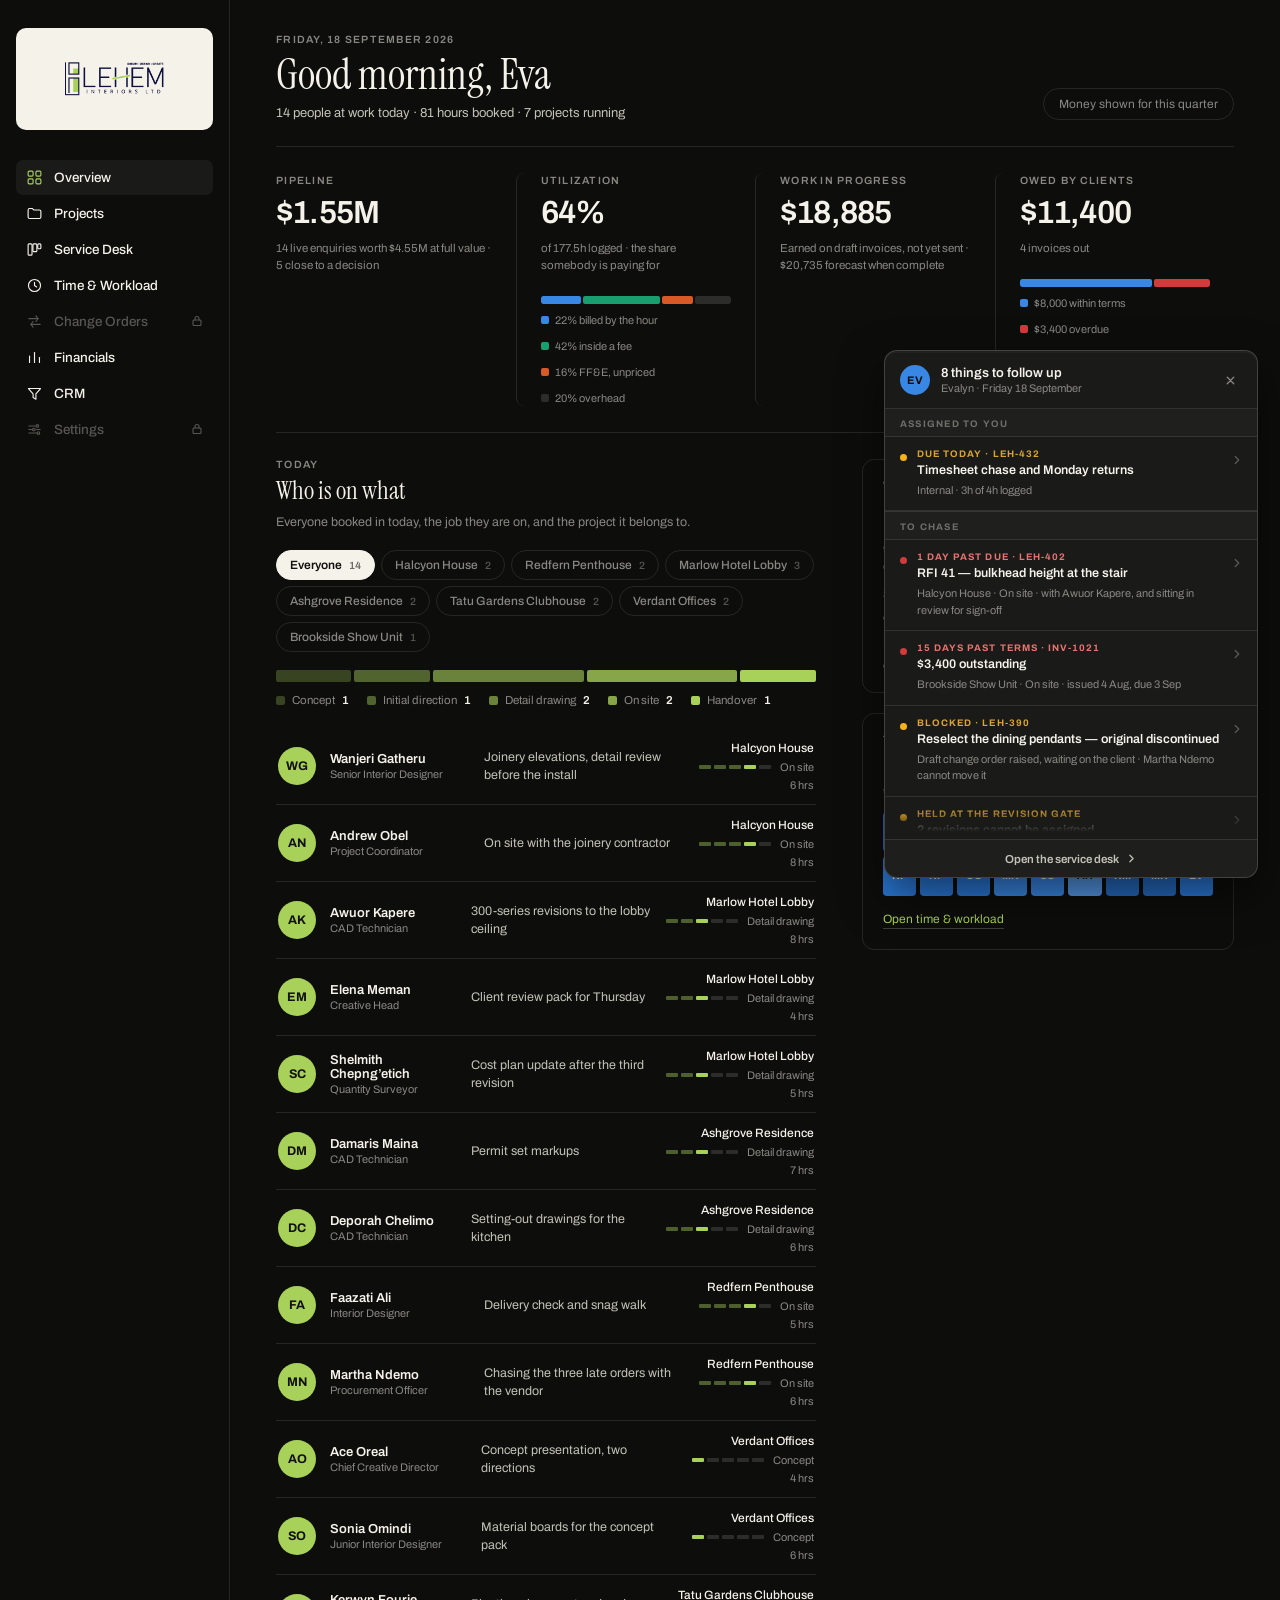
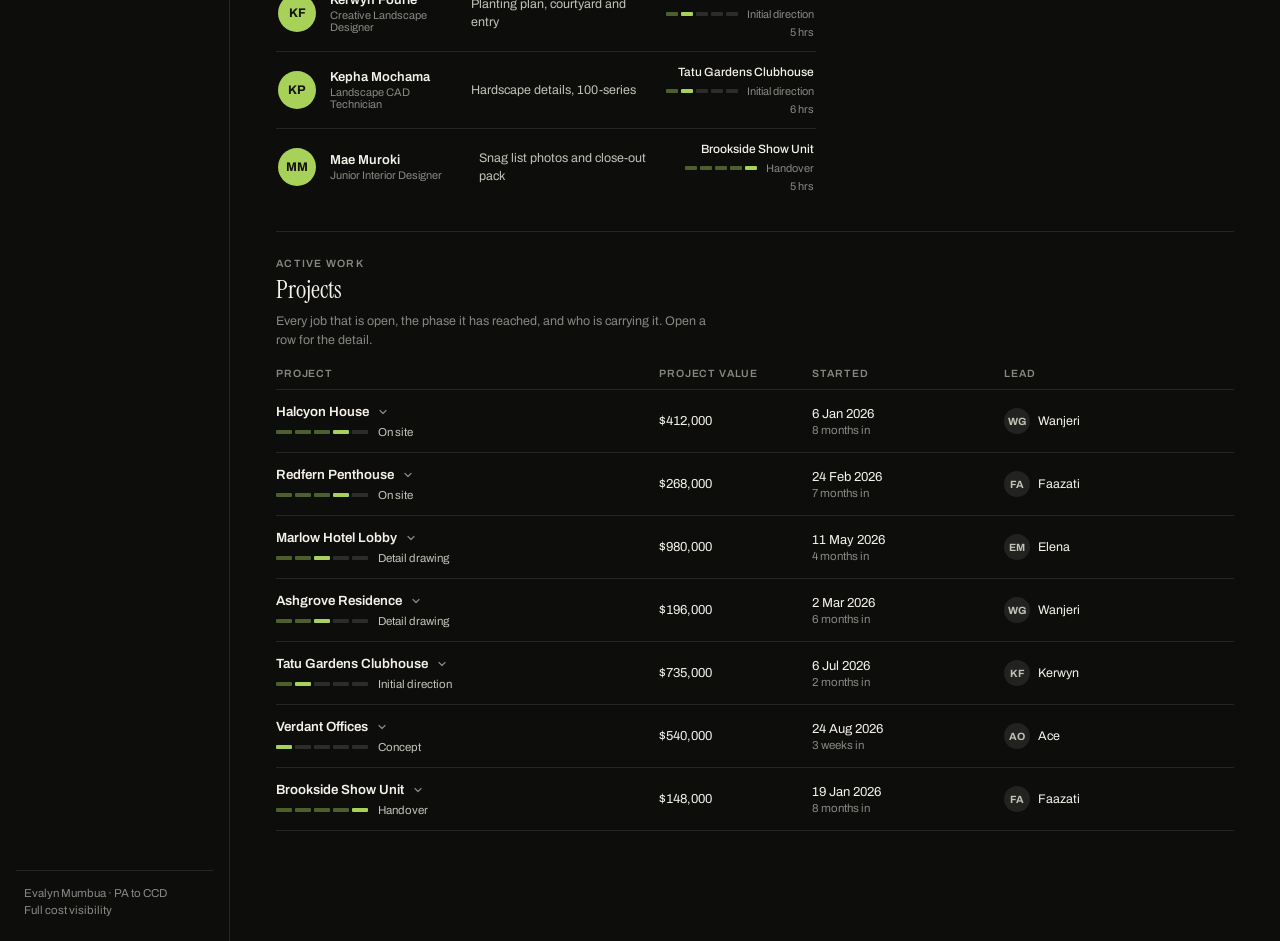
==== commit 0e022558: "Add Financials screen and follow-up feed Import the latest Claude Design export: a Financials screen" ====
--- a/index.html
+++ b/index.html
@@ -43,11 +43,10 @@
           Change Orders
           <svg class="lock" width="12" height="12" viewBox="0 0 24 24" fill="none" stroke="currentColor" stroke-width="2.2" stroke-linecap="round" stroke-linejoin="round"><rect x="4" y="10" width="16" height="11" rx="2"/><path d="M8 10V7a4 4 0 0 1 8 0v3"/></svg>
         </button>
-        <button type="button" class="nav-item locked" disabled>
+        <a href="financials.html" class="nav-item">
           <svg width="17" height="17" viewBox="0 0 24 24" fill="none" stroke="currentColor" stroke-width="1.6" stroke-linecap="round" stroke-linejoin="round"><path d="M5 19V10"/><path d="M12 19V5"/><path d="M19 19v-7"/></svg>
           Financials
-          <svg class="lock" width="12" height="12" viewBox="0 0 24 24" fill="none" stroke="currentColor" stroke-width="2.2" stroke-linecap="round" stroke-linejoin="round"><rect x="4" y="10" width="16" height="11" rx="2"/><path d="M8 10V7a4 4 0 0 1 8 0v3"/></svg>
-        </button>
+        </a>
         <a href="crm.html" class="nav-item">
           <svg width="17" height="17" viewBox="0 0 24 24" fill="none" stroke="currentColor" stroke-width="1.6" stroke-linecap="round" stroke-linejoin="round"><path d="M3.5 5h17l-6.5 7.6V20l-4-2.2v-5.2z"/></svg>
           CRM
@@ -69,6 +68,10 @@
   </div>
 
   <script src="js/nav.js"></script>
+  <script src="js/desk-data.js"></script>
+  <script src="js/billing.js"></script>
+  <script src="js/crm-data.js"></script>
   <script src="js/overview.js"></script>
+  <script src="js/feed.js"></script>
 </body>
 </html>
--- a/css/app.css
+++ b/css/app.css
@@ -82,7 +82,7 @@
 .hero-key { display:flex; align-items:baseline; gap:8px; font-size:12px; color:var(--ink-3); }
 .hero-key b { font-size:14px; font-weight:600; color:var(--ink); font-variant-numeric:tabular-nums; }
 .hero-note { font-size:12.5px; color:var(--ink-2); line-height:1.6; margin-top:18px; max-width:46ch; }
-.metrics { display:grid; grid-template-columns:repeat(4, minmax(0,1fr)); }
+.metrics { display:grid; grid-template-columns:repeat(3, minmax(0,1fr)); }
 .metric { padding:4px 22px; border-left:1px solid var(--rule); display:flex; flex-direction:column; gap:9px; }
 .metric:first-child { border-left:none; padding-left:0; }
 .metric-value { font-size:29px; font-weight:600; letter-spacing:-0.02em; line-height:1.1; }
@@ -185,8 +185,8 @@
 .money-cell:first-child { border-left:none; padding-left:0; }
 .money-value { font-size:32px; font-weight:600; letter-spacing:-0.025em; line-height:1.05; }
 .money-meta { font-size:11.5px; color:var(--ink-3); line-height:1.5; }
-.split-track { height:8px; background:var(--grid); border-radius:2px; position:relative; overflow:hidden; }
-.split-fill { position:absolute; top:0; bottom:0; border-radius:2px; }
+.split-track { display:flex; gap:2px; height:8px; border-radius:2px; margin-top:12px; overflow:hidden; background:transparent; }
+.split-fill { height:100%; border-radius:2px; min-width:2px; }
 .split-keys { display:flex; gap:14px; flex-wrap:wrap; }
 .split-key { display:flex; align-items:center; gap:6px; font-size:11px; color:var(--ink-3); }
 .dot { width:8px; height:8px; border-radius:2px; flex:0 0 auto; }
@@ -221,7 +221,11 @@
 .cause-fill { position:absolute; left:0; top:0; bottom:0; background:var(--b2); border-radius:2px; }
 .cause-val { width:54px; flex:0 0 auto; text-align:right; font-size:11.5px; font-weight:600; font-variant-numeric:tabular-nums; }
 .team-strip { display:grid; grid-template-columns:repeat(9, minmax(0,1fr)); gap:4px; margin-top:14px; }
-.team-chip { height:40px; border-radius:4px; display:flex; align-items:center; justify-content:center; font-size:10.5px; font-weight:700; position:relative; }
+.team-chip { height:40px; border-radius:4px; display:flex; align-items:center; justify-content:center;
+  font-size:10.5px; font-weight:700; position:relative; text-decoration:none;
+  transition:transform .1s ease, box-shadow .1s ease; }
+a.team-chip:hover { transform:translateY(-2px); box-shadow:0 0 0 2px var(--ink); z-index:1; }
+a.team-chip:focus-visible { outline:none; box-shadow:0 0 0 2px var(--accent); z-index:1; }
 .team-flag { position:absolute; top:3px; right:3px; width:6px; height:6px; border-radius:50%; background:var(--crit); box-shadow:0 0 0 1.5px var(--plane); }
 .panel-link { display:inline-block; margin-top:16px; font-size:12px; color:var(--accent); text-decoration:none; border-bottom:1px solid rgba(255,255,255,0.2); padding-bottom:2px; }
 .panel-link:hover { color:var(--ink); }
@@ -236,11 +240,6 @@
 .ptable tr:last-child td { border-bottom:none; }
 .p-name { font-weight:600; }
 .p-phase { font-size:11.5px; color:var(--ink-3); margin-top:3px; }
-.burn { position:relative; height:16px; background:rgba(255,255,255,0.05); border-radius:3px; min-width:150px; }
-.burn-fill { position:absolute; top:3px; bottom:3px; left:0; border-radius:2px; }
-.burn-mark { position:absolute; top:-3px; width:2px; height:22px; background:var(--ink); border-radius:1px; }
-.burn-tip { position:absolute; bottom:calc(100% + 8px); left:50%; transform:translateX(-50%); background:var(--ink); color:#12110f; font-size:11px; font-weight:600; padding:5px 9px; border-radius:6px; white-space:nowrap; opacity:0; pointer-events:none; transition:opacity 0.12s ease; z-index:7; }
-.burn:hover .burn-tip { opacity:1; }
 .avatar-sm { width:26px; height:26px; border-radius:50%; background:rgba(255,255,255,0.09); display:flex; align-items:center; justify-content:center; font-size:10.5px; font-weight:700; color:var(--ink-2); }
 .lead-cell { display:flex; align-items:center; gap:8px; font-size:12.5px; }
 
@@ -622,6 +621,101 @@
 .cap-word.warn .cap-dot { background:var(--warn); }
 .cap-word.crit .cap-dot { background:var(--crit); }
 
+/* ---------- financials: contracting ---------- */
+.fee-bar { margin-top:22px; padding:16px 18px 18px; border:1px solid var(--rule); border-radius:10px;
+  background:rgba(255,255,255,0.015); }
+.fee-head { display:flex; justify-content:space-between; align-items:baseline; gap:20px; flex-wrap:wrap; }
+.fee-title { font-size:12.5px; color:var(--ink-2); }
+.fee-title b { color:var(--ink); font-weight:600; }
+.fee-note { font-size:11.5px; color:var(--ink-3); font-variant-numeric:tabular-nums; }
+.fee-note.over { color:var(--crit); font-weight:600; }
+.fee-track { position:relative; height:12px; background:var(--grid); border-radius:3px; margin-top:12px; }
+.fee-fill { position:absolute; top:0; bottom:0; border-radius:3px; }
+.fee-fill.was { left:0; background:color-mix(in srgb, var(--accent) 40%, transparent); }
+.fee-fill.now { background:var(--accent); }
+.fee-fill.now.over { background:var(--crit); }
+.fee-keys { display:flex; gap:20px; flex-wrap:wrap; margin-top:11px; }
+.fee-key { display:flex; align-items:center; gap:7px; font-size:11px; color:var(--ink-3);
+  font-variant-numeric:tabular-nums; }
+.fee-dot { width:9px; height:9px; border-radius:2px; flex:0 0 auto; }
+.fee-dot.was { background:color-mix(in srgb, var(--accent) 40%, transparent); }
+.fee-dot.now { background:var(--accent); }
+.fee-foot { font-size:11px; color:#6f6e69; margin:12px 0 0; line-height:1.55; }
+
+.lgrid { display:grid; grid-template-columns:1.5fr 200px 150px 190px 130px; gap:16px;
+  align-items:center; padding:13px 0; border-bottom:1px solid var(--rule); }
+.lgrid-head { padding:0 0 9px; border-bottom:1px solid var(--rule-2); }
+.lgrid-head .num, .lgrid2-head .num { text-align:right; }
+.lrow:last-of-type { border-bottom:none; }
+.basis { display:flex; border:1px solid var(--rule); border-radius:7px; padding:2px; gap:2px; }
+.basis-btn { flex:1 1 0; border:none; background:transparent; color:var(--ink-3); font-size:11px;
+  font-weight:500; padding:7px 4px; border-radius:5px; font-family:var(--sans); white-space:nowrap; }
+.basis-btn:hover { color:var(--ink); }
+.basis-btn.on { background:var(--ink); color:#12110f; font-weight:600; }
+.lnums { text-align:right; }
+.lnum-pair { display:flex; align-items:center; justify-content:flex-end; gap:7px; }
+.lnum-x { font-size:11px; color:var(--ink-3); }
+.lnum-est { font-size:10.5px; color:var(--ink-3); white-space:nowrap; }
+.inp-wide { width:104px; }
+.lamt { text-align:right; font-size:14px; font-weight:600; letter-spacing:-0.01em;
+  font-variant-numeric:tabular-nums; }
+.lamt-sub { display:block; font-size:10px; color:var(--ink-3); font-weight:400; margin-top:4px; }
+.lnote { grid-column:1 / -1; font-size:10.5px; color:var(--warn); line-height:1.5;
+  padding:8px 0 2px; }
+.ltotals { display:flex; justify-content:flex-end; align-items:baseline; gap:22px; flex-wrap:wrap;
+  margin-top:16px; padding-top:14px; border-top:1px solid var(--rule-2); font-size:11.5px;
+  color:var(--ink-3); font-variant-numeric:tabular-nums; }
+.ltotal-big { font-size:16px; font-weight:600; color:var(--ink); letter-spacing:-0.01em; }
+
+/* ---------- financials: collection ---------- */
+.ar-grid { display:grid; grid-template-columns:repeat(4, minmax(0,1fr)); gap:26px; }
+.ar-cell { display:block; }
+.ar-name { display:flex; align-items:center; gap:7px; font-size:11.5px; color:var(--ink-2); }
+.ar-dot { width:8px; height:8px; border-radius:50%; flex:0 0 auto; }
+.ar-dot.good { background:var(--good); } .ar-dot.warn { background:var(--warn); }
+.ar-dot.serious { background:var(--serious); } .ar-dot.crit { background:var(--crit); }
+.ar-amt { display:block; font-size:21px; font-weight:600; letter-spacing:-0.02em; margin-top:9px;
+  font-variant-numeric:tabular-nums; }
+.ar-track { display:block; height:7px; background:var(--grid); border-radius:2px;
+  position:relative; margin-top:10px; }
+.ar-fill { position:absolute; left:0; top:0; bottom:0; border-radius:2px; }
+.ar-fill.good { background:var(--good); } .ar-fill.warn { background:var(--warn); }
+.ar-fill.serious { background:var(--serious); } .ar-fill.crit { background:var(--crit); }
+.ar-n { display:block; font-size:10.5px; color:var(--ink-3); margin-top:8px; }
+
+/* ---------- financials: the ledger ---------- */
+.inv-table { margin-top:22px; }
+.inv-table td { vertical-align:top; }
+.dk-row.late td { background:rgba(208,59,59,0.05); }
+.owed-late { color:var(--crit); }
+.late-note { display:block; font-size:10px; color:var(--crit); margin-top:3px; }
+.inv-state { font-size:10.5px; font-weight:600; border-radius:4px; padding:3px 8px;
+  border:1px solid var(--rule-2); color:var(--ink-2); white-space:nowrap; }
+.inv-state.st-draft { color:var(--ink-3); border-color:var(--rule); }
+.inv-state.st-issued { color:var(--b1); border-color:rgba(57,135,229,0.5); }
+.inv-state.st-part { color:var(--warn); border-color:rgba(250,178,25,0.5); }
+.inv-state.st-paid { color:var(--good); border-color:rgba(12,163,12,0.5); }
+
+.inv-detail { background:var(--panel); border:1px solid var(--rule-2); border-radius:12px;
+  padding:16px 20px 18px; }
+.lgrid2 { display:grid; grid-template-columns:1.6fr 120px 150px 110px 110px 110px; gap:16px;
+  align-items:baseline; padding:11px 0; border-bottom:1px solid var(--rule); }
+.lgrid2-head { padding:0 0 9px; border-bottom:1px solid var(--rule-2); }
+.lrow2:last-of-type { border-bottom:none; }
+.l-title { font-size:12.5px; font-weight:600; line-height:1.4; }
+.l-rate { display:block; font-size:10.5px; color:var(--ink-3); margin-top:5px;
+  font-variant-numeric:tabular-nums; }
+.l-over { display:block; font-size:10px; color:var(--serious); font-weight:600; margin-top:3px; }
+.l-entries { grid-column:1 / -1; display:flex; flex-wrap:wrap; gap:8px; padding:9px 0 2px; }
+.te { display:flex; align-items:center; gap:6px; font-size:10.5px; color:var(--ink-3);
+  border:1px solid var(--rule); border-radius:999px; padding:3px 10px 3px 3px;
+  font-variant-numeric:tabular-nums; }
+.te .avatar-sm { width:19px; height:19px; font-size:8.5px; }
+.inv-foot { display:flex; justify-content:space-between; align-items:center; gap:20px;
+  flex-wrap:wrap; margin-top:16px; padding-top:14px; border-top:1px solid var(--rule);
+  font-size:11.5px; color:var(--ink-3); font-variant-numeric:tabular-nums; }
+.paid-note { color:var(--good); font-weight:600; }
+
 /* ---------- responsive ---------- */
 @media (max-width: 1180px) {
   .main { padding:30px 30px 90px; }
@@ -634,7 +728,9 @@
   .money-cell:nth-child(3) { border-left:none; padding-left:0; }
   .two-col { grid-template-columns:1fr; gap:38px; }
   .hf-band { height:180px; }
-  .dk-detail { grid-template-columns:1fr 1fr; gap:26px; }
+  .dk-detail, .dk-detail-4 { grid-template-columns:1fr 1fr; gap:26px; }
+  .lgrid { grid-template-columns:1.3fr 170px 130px 170px 110px; gap:12px; }
+  .lgrid2 { grid-template-columns:1.4fr 100px 130px 100px 100px 100px; gap:12px; }
   .cap-grid { grid-template-columns:repeat(3, minmax(0,1fr)); }
   .hf-foot { padding:12px 12px 14px 2px; }
 }
@@ -667,7 +763,13 @@
   .hf-name { font-size:12.5px; }
   .hf-num { font-size:14px; }
   .stall-grid { grid-template-columns:repeat(2, minmax(0,1fr)); gap:20px 26px; }
-  .dk-detail { grid-template-columns:1fr; gap:24px; }
+  .dk-detail, .dk-detail-4 { grid-template-columns:1fr; gap:24px; }
+  .ar-grid { grid-template-columns:repeat(2, minmax(0,1fr)); gap:22px; }
+  .inv-table { display:block; overflow-x:auto; }
+  .lgrid, .lgrid2 { grid-template-columns:1fr 1fr; gap:10px 14px; }
+  .lgrid-head, .lgrid2-head { display:none; }
+  .lnums, .lamt, .num { text-align:left; }
+  .lnum-pair { justify-content:flex-start; }
   .cap-grid { grid-template-columns:repeat(2, minmax(0,1fr)); }
   .dk-queue { display:block; overflow-x:auto; }
 }
@@ -709,6 +811,8 @@
   .hf-conv, .hf-odds { font-size:10.5px; }
   .stall-grid { grid-template-columns:1fr; gap:16px; }
   .cap-grid { grid-template-columns:1fr; }
+  .ar-grid { grid-template-columns:1fr; }
+  .lgrid, .lgrid2 { grid-template-columns:1fr; }
   .fld-row { grid-template-columns:1fr; }
   .tmpl-grid { grid-template-columns:1fr; gap:8px; }
   .tmpl-grid-head { display:none; }
@@ -717,3 +821,104 @@
   .lead-right { width:100%; align-items:flex-start; text-align:left; margin-top:10px; }
   .lead-next { max-width:none; }
 }
+.dk-detail-4 { grid-template-columns:1fr 1fr 1fr 1.1fr; }
+.worth { margin-top:14px; }
+.worth-fig { font-size:26px; font-weight:600; letter-spacing:-0.02em; line-height:1.1;
+  font-variant-numeric:tabular-nums; }
+.worth.none .worth-fig { font-size:17px; color:var(--ink-3); font-family:var(--serif);
+  font-weight:400; letter-spacing:0; }
+.worth-sub { font-size:11px; color:var(--ink-3); margin-top:8px; line-height:1.55; }
+.worth-track { height:7px; background:var(--grid); border-radius:2px; margin-top:12px;
+  position:relative; }
+.worth-fill { position:absolute; left:0; top:0; bottom:0; background:var(--b1); border-radius:2px; }
+.worth-fill.over { background:var(--serious); }
+.worth-note { font-size:10.5px; color:#6f6e69; margin-top:9px; line-height:1.5; }
+.money-cell.score { text-decoration:none; color:inherit; display:flex; flex-direction:column;
+  border-radius:8px; transition:background .12s ease; }
+.money-cell.score:hover { background:rgba(255,255,255,0.025); }
+.money-cell.score:hover .money-value { color:var(--accent); }
+
+/* ---------- follow-up feed ----------
+   Fixed to the bottom right on every screen. Open it is a panel of derived
+   items; shut it is a bell with a count. The slide-in runs once per tab,
+   because a panel that reappears on every navigation gets closed reflexively
+   and then stops being read. */
+.feed { position:fixed; right:22px; bottom:22px; z-index:40; width:374px; max-width:calc(100vw - 32px);
+  background:var(--panel); border:1px solid var(--rule-2); border-radius:13px;
+  box-shadow:0 18px 44px rgba(0,0,0,0.52), 0 2px 0 rgba(255,255,255,0.03) inset;
+  display:flex; flex-direction:column; overflow:hidden; }
+.feed.pop { animation:fd-pop 0.42s cubic-bezier(0.16,0.84,0.34,1) both; }
+@keyframes fd-pop {
+  from { opacity:0; transform:translateY(16px) scale(0.985); }
+  to { opacity:1; transform:none; }
+}
+@media (prefers-reduced-motion: reduce) {
+  .feed.pop { animation:none; }
+}
+.feed.shut { width:auto; background:transparent; border:none; box-shadow:none; }
+
+.fd-head { display:flex; align-items:center; gap:12px; padding:14px 13px 13px 15px;
+  border-bottom:1px solid var(--rule); }
+.fd-who { display:flex; align-items:center; gap:11px; min-width:0; }
+.fd-av { flex:0 0 auto; width:30px; height:30px; border-radius:50%; background:var(--b1);
+  color:#0d0d0c; font-size:11px; font-weight:700; letter-spacing:0.02em;
+  display:flex; align-items:center; justify-content:center; }
+.fd-hs { display:flex; flex-direction:column; gap:2px; min-width:0; }
+.fd-h1 { font-size:13px; font-weight:600; color:var(--ink); }
+.fd-h2 { font-size:11px; color:var(--ink-3); }
+.fd-x { flex:0 0 auto; margin-left:auto; width:28px; height:28px; border:none; border-radius:7px;
+  background:transparent; color:var(--ink-3); display:flex; align-items:center; justify-content:center; }
+.fd-x:hover { background:rgba(255,255,255,0.055); color:var(--ink); }
+
+.fd-list { display:flex; flex-direction:column; max-height:min(54vh, 430px); overflow-y:auto;
+  overscroll-behavior:contain; }
+.fd-list::-webkit-scrollbar { width:9px; }
+.fd-list::-webkit-scrollbar-thumb { background:var(--grid); border-radius:9px;
+  border:2px solid var(--panel); }
+
+.fd-row { display:flex; align-items:flex-start; gap:10px; padding:12px 13px 12px 15px;
+  border-bottom:1px solid var(--rule); text-decoration:none; color:inherit;
+  transition:background .12s ease; }
+.fd-row:last-child { border-bottom:none; }
+.fd-row:hover { background:rgba(255,255,255,0.035); color:inherit; }
+.fd-row:focus-visible { outline:none; background:rgba(255,255,255,0.05);
+  box-shadow:inset 2px 0 0 var(--accent); }
+.fd-dot { flex:0 0 auto; width:7px; height:7px; border-radius:50%; margin-top:5px; }
+.fd-body { display:flex; flex-direction:column; gap:3px; min-width:0; flex:1 1 auto; }
+.fd-tag { font-size:9.5px; text-transform:uppercase; letter-spacing:0.11em; font-weight:700;
+  color:var(--ink-3); }
+.fd-crit .fd-tag { color:#e8736f; }
+.fd-warn .fd-tag { color:#d9a434; }
+.fd-mine .fd-tag { color:#6fa8ee; }
+.fd-title { font-size:12.5px; font-weight:600; color:var(--ink); line-height:1.35; }
+.fd-note { font-size:11px; color:var(--ink-3); line-height:1.5; }
+.fd-go { flex:0 0 auto; margin-top:4px; color:#5a5955; }
+.fd-row:hover .fd-go { color:var(--accent); }
+
+.fd-foot { display:flex; align-items:center; justify-content:center; gap:6px; padding:12px;
+  border-top:1px solid var(--rule); font-size:11.5px; font-weight:600; color:var(--ink-2);
+  text-decoration:none; background:rgba(255,255,255,0.016); }
+.fd-foot:hover { color:var(--accent); background:rgba(255,255,255,0.04); }
+
+.fd-bell { position:relative; width:48px; height:48px; border-radius:50%;
+  background:var(--panel); border:1px solid var(--rule-2); color:var(--ink);
+  display:flex; align-items:center; justify-content:center;
+  box-shadow:0 10px 26px rgba(0,0,0,0.46); transition:transform .12s ease, border-color .12s ease; }
+.fd-bell:hover { transform:translateY(-2px); border-color:var(--ink-3); }
+.fd-bell:focus-visible { outline:none; border-color:var(--accent); }
+.fd-count { position:absolute; top:-3px; right:-3px; min-width:20px; height:20px; padding:0 5px;
+  border-radius:999px; background:var(--crit); color:#fff; font-size:11px; font-weight:700;
+  display:flex; align-items:center; justify-content:center; border:2px solid var(--plane); }
+
+@media (max-width: 620px) {
+  .feed { right:12px; left:12px; bottom:12px; width:auto; max-width:none; }
+  .feed.shut { left:auto; }
+  .fd-list { max-height:min(48vh, 340px); }
+}
+.fd-sect { padding:10px 15px 7px; font-size:9.5px; text-transform:uppercase;
+  letter-spacing:0.13em; font-weight:700; color:#6f6e69;
+  background:rgba(255,255,255,0.022); border-bottom:1px solid var(--rule); }
+.fd-sect:not(:first-child) { border-top:1px solid var(--rule); }
+.feed.fd-more .fd-list { position:relative; }
+.feed.fd-more::after { content:''; position:absolute; left:1px; right:1px; bottom:40px; height:30px;
+  background:linear-gradient(to top, var(--panel) 18%, rgba(26,26,25,0)); pointer-events:none; }
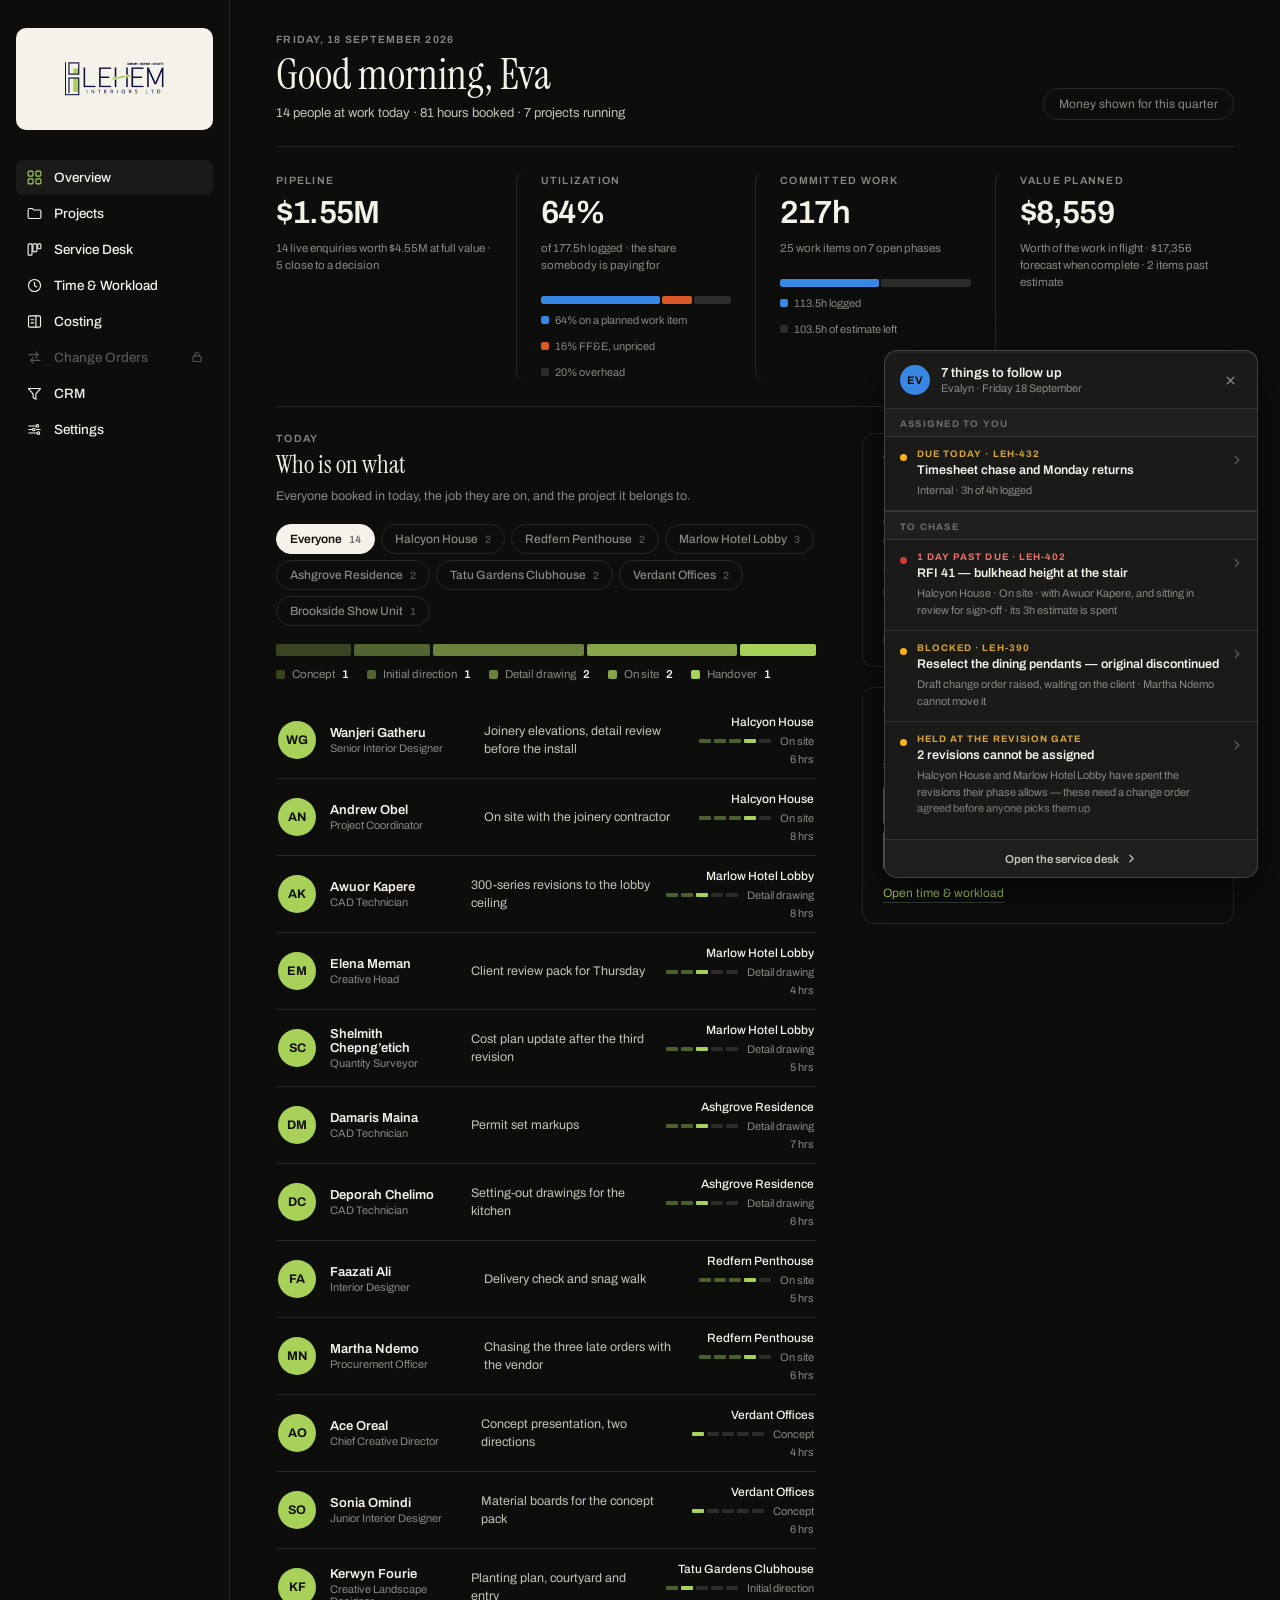
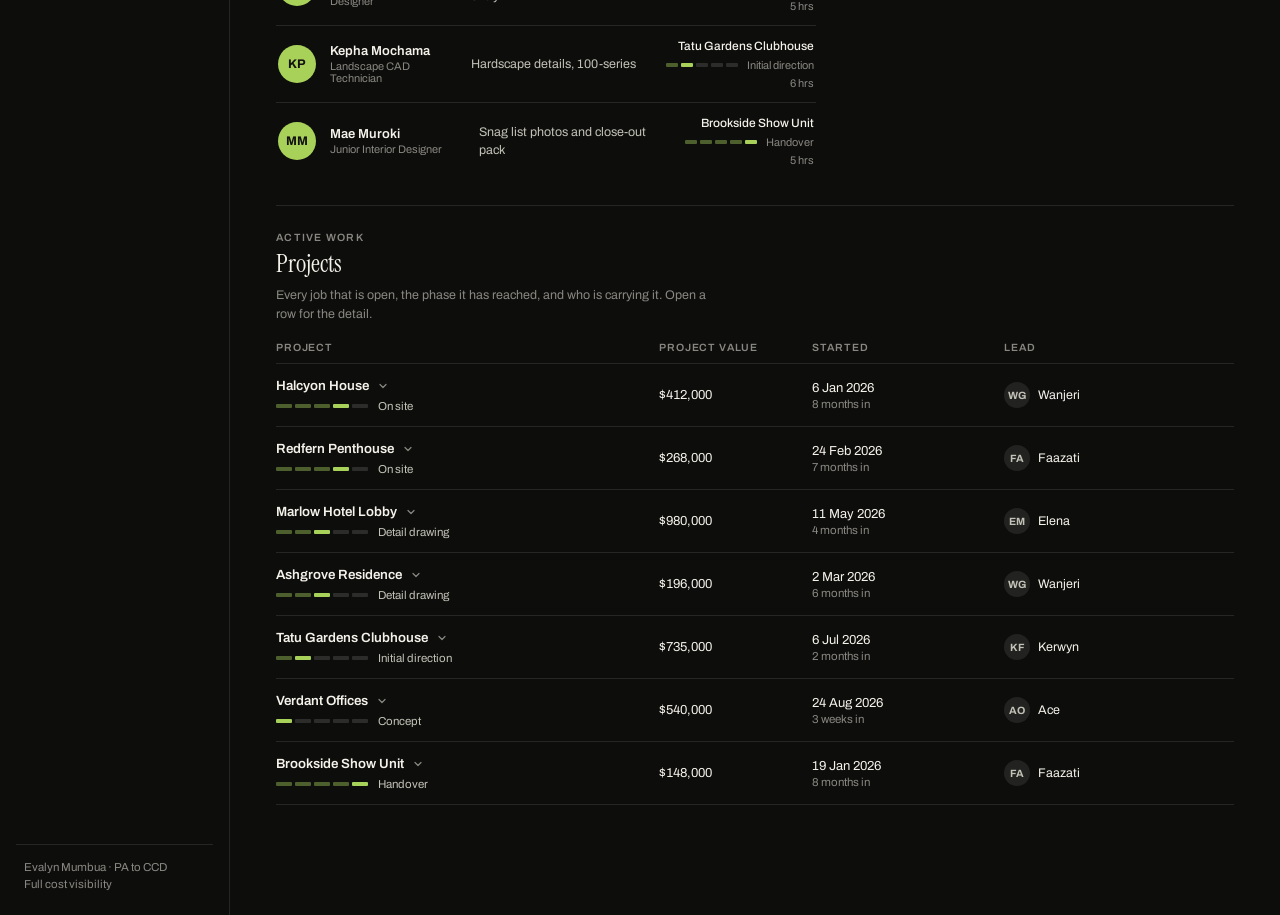
==== commit 2c3927b4: "Replace Financials with Costing and Settings (rate card, planning spine) Contracting moves to Costin" ====
--- a/index.html
+++ b/index.html
@@ -38,24 +38,23 @@
           <svg width="17" height="17" viewBox="0 0 24 24" fill="none" stroke="currentColor" stroke-width="1.6" stroke-linecap="round" stroke-linejoin="round"><circle cx="12" cy="12" r="8.5"/><path d="M12 7.5V12l3 2"/></svg>
           Time &amp; Workload
         </a>
+        <a href="costing.html" class="nav-item">
+          <svg width="17" height="17" viewBox="0 0 24 24" fill="none" stroke="currentColor" stroke-width="1.6" stroke-linecap="round" stroke-linejoin="round"><rect x="3.5" y="4" width="17" height="16" rx="2"/><path d="M14 4v16"/><path d="M7 9.5h4"/><path d="M7 14h4"/></svg>
+          Costing
+        </a>
         <button type="button" class="nav-item locked" disabled>
           <svg width="17" height="17" viewBox="0 0 24 24" fill="none" stroke="currentColor" stroke-width="1.6" stroke-linecap="round" stroke-linejoin="round"><path d="M4 8h13"/><path d="M14 4l3 4-3 4"/><path d="M20 16H7"/><path d="M10 20l-3-4 3-4"/></svg>
           Change Orders
           <svg class="lock" width="12" height="12" viewBox="0 0 24 24" fill="none" stroke="currentColor" stroke-width="2.2" stroke-linecap="round" stroke-linejoin="round"><rect x="4" y="10" width="16" height="11" rx="2"/><path d="M8 10V7a4 4 0 0 1 8 0v3"/></svg>
         </button>
-        <a href="financials.html" class="nav-item">
-          <svg width="17" height="17" viewBox="0 0 24 24" fill="none" stroke="currentColor" stroke-width="1.6" stroke-linecap="round" stroke-linejoin="round"><path d="M5 19V10"/><path d="M12 19V5"/><path d="M19 19v-7"/></svg>
-          Financials
-        </a>
         <a href="crm.html" class="nav-item">
           <svg width="17" height="17" viewBox="0 0 24 24" fill="none" stroke="currentColor" stroke-width="1.6" stroke-linecap="round" stroke-linejoin="round"><path d="M3.5 5h17l-6.5 7.6V20l-4-2.2v-5.2z"/></svg>
           CRM
         </a>
-        <button type="button" class="nav-item locked" disabled>
+        <a href="settings.html" class="nav-item">
           <svg width="17" height="17" viewBox="0 0 24 24" fill="none" stroke="currentColor" stroke-width="1.6" stroke-linecap="round" stroke-linejoin="round"><path d="M4 7h9"/><circle cx="16" cy="7" r="1.8"/><path d="M4 12h4"/><circle cx="11" cy="12" r="1.8"/><path d="M15 12h5"/><path d="M4 17h11"/><circle cx="17.5" cy="17" r="1.8"/></svg>
           Settings
-          <svg class="lock" width="12" height="12" viewBox="0 0 24 24" fill="none" stroke="currentColor" stroke-width="2.2" stroke-linecap="round" stroke-linejoin="round"><rect x="4" y="10" width="16" height="11" rx="2"/><path d="M8 10V7a4 4 0 0 1 8 0v3"/></svg>
-        </button>
+        </a>
       </div>
 
       <div class="sidebar-foot">Evalyn Mumbua · PA to CCD<br>Full cost visibility</div>
@@ -69,7 +68,7 @@
 
   <script src="js/nav.js"></script>
   <script src="js/desk-data.js"></script>
-  <script src="js/billing.js"></script>
+  <script src="js/plan.js"></script>
   <script src="js/crm-data.js"></script>
   <script src="js/overview.js"></script>
   <script src="js/feed.js"></script>
--- a/css/app.css
+++ b/css/app.css
@@ -82,7 +82,8 @@
 .hero-key { display:flex; align-items:baseline; gap:8px; font-size:12px; color:var(--ink-3); }
 .hero-key b { font-size:14px; font-weight:600; color:var(--ink); font-variant-numeric:tabular-nums; }
 .hero-note { font-size:12.5px; color:var(--ink-2); line-height:1.6; margin-top:18px; max-width:46ch; }
-.metrics { display:grid; grid-template-columns:repeat(3, minmax(0,1fr)); }
+.metrics { display:grid; grid-template-columns:repeat(4, minmax(0,1fr)); }
+.metrics.three { grid-template-columns:repeat(3, minmax(0,1fr)); }
 .metric { padding:4px 22px; border-left:1px solid var(--rule); display:flex; flex-direction:column; gap:9px; }
 .metric:first-child { border-left:none; padding-left:0; }
 .metric-value { font-size:29px; font-weight:600; letter-spacing:-0.02em; line-height:1.1; }
@@ -478,8 +479,7 @@
 /* the bucket tag */
 .bk { font-size:9.5px; font-weight:700; letter-spacing:0.06em; text-transform:uppercase;
   border-radius:3px; padding:2px 6px; border:1px solid transparent; }
-.bk-bill { color:#cde2fb; background:rgba(57,135,229,0.22); border-color:rgba(57,135,229,0.5); }
-.bk-fee { color:#c6eadd; background:rgba(25,158,112,0.22); border-color:rgba(25,158,112,0.5); }
+.bk-planned { color:#cde2fb; background:rgba(57,135,229,0.22); border-color:rgba(57,135,229,0.5); }
 .bk-sourcing { color:#f6d3c2; background:rgba(217,89,38,0.22); border-color:rgba(217,89,38,0.5); }
 .bk-over { color:var(--ink-3); background:rgba(255,255,255,0.05); border-color:var(--rule-2); }
 
@@ -547,7 +547,6 @@
 .inp { display:block; width:100%; background:#141413; border:1px solid var(--rule-2);
   border-radius:7px; padding:9px 11px; color:var(--ink); font-size:12.5px; font-family:var(--sans); }
 .inp:focus { outline:none; border-color:var(--accent); }
-.inp-locked { color:var(--ink-3); background:rgba(255,255,255,0.03); border-style:dashed; }
 .form-err { margin-top:12px; padding:10px 12px; border-left:2px solid var(--crit);
   background:rgba(208,59,59,0.1); border-radius:0 6px 6px 0; font-size:11.5px;
   color:#f3c7c7; line-height:1.5; }
@@ -568,6 +567,67 @@
 .gate-done { margin-top:10px; font-size:11.5px; color:var(--ink-2); line-height:1.55;
   padding:10px 12px; border-left:2px solid var(--good); background:rgba(12,163,12,0.08);
   border-radius:0 6px 6px 0; }
+
+/* ---------- Costing: the phase ledger ---------- */
+.cost-row { cursor:pointer; }
+.cost-row:hover td { background:rgba(255,255,255,0.025); }
+.cost-row.open td, .cost-row.sel td { background:rgba(187,221,118,0.07); }
+.cost-row.open td:first-child, .cost-row.sel td:first-child { box-shadow:inset 2px 0 0 var(--accent); }
+.cost-tag { margin-left:8px; font-size:9.5px; font-weight:600; letter-spacing:0.06em;
+  text-transform:uppercase; color:var(--ink-3); border:1px solid var(--rule-2);
+  border-radius:3px; padding:1px 5px; }
+.cost-over { color:var(--warn); font-size:11px; font-weight:600; }
+.cost-over-cell { color:var(--warn); }
+
+.cost-bar { display:flex; height:9px; border-radius:5px; overflow:hidden;
+  background:var(--grid); width:100%; }
+.cb-earned { background:var(--accent); }
+.cb-planned { background:rgba(187,221,118,0.3); }
+
+.cost-sums { display:grid; grid-template-columns:repeat(3, minmax(0,1fr)); gap:26px;
+  padding-bottom:4px; }
+.cost-fig { font-size:25px; font-weight:600; margin-top:7px; font-variant-numeric:tabular-nums; }
+.cost-note { font-size:11px; color:var(--ink-3); line-height:1.55; margin-top:5px; }
+.cost-filter { font-size:11.5px; color:var(--ink-3); margin:14px 0 2px;
+  padding:9px 12px; border-left:2px solid var(--accent); background:rgba(187,221,118,0.05);
+  border-radius:0 6px 6px 0; }
+
+@media (max-width: 900px) {
+  .cost-sums { grid-template-columns:1fr; gap:18px; }
+}
+
+/* the window cell in the contracting modal */
+.lwin { display:flex; align-items:center; gap:6px; }
+.inp-day { width:68px; text-align:center; padding-left:4px; padding-right:4px; }
+.lwin-sep { color:var(--ink-3); font-size:11px; }
+
+/* a field the plan decided: shown, not asked for */
+.inp.inp-locked { display:flex; justify-content:space-between; align-items:baseline;
+  gap:10px; background:transparent; border-style:dashed; color:var(--ink-2); }
+.lk-src { font-size:10px; color:var(--ink-3); text-align:right; }
+
+/* the clock — time comes off status transitions, never off a keyboard */
+.clk-caps { display:block; margin-top:22px; }
+.clk-live { margin-top:10px; padding:12px 14px; border-radius:8px;
+  background:rgba(12,163,12,0.09); border:1px solid rgba(12,163,12,0.35);
+  display:grid; grid-template-columns:auto auto; gap:2px 9px; align-items:center; }
+.clk-dot { width:7px; height:7px; border-radius:50%; background:var(--good);
+  box-shadow:0 0 0 0 rgba(12,163,12,0.55); animation:clkpulse 2.4s ease-out infinite; }
+@keyframes clkpulse {
+  0% { box-shadow:0 0 0 0 rgba(12,163,12,0.5); }
+  70% { box-shadow:0 0 0 7px rgba(12,163,12,0); }
+  100% { box-shadow:0 0 0 0 rgba(12,163,12,0); }
+}
+.clk-fig { font-size:17px; font-weight:600; color:var(--ink); font-variant-numeric:tabular-nums; }
+.clk-sub { grid-column:2; font-size:11px; color:var(--ink-3); line-height:1.5; }
+.clk-idle { margin-top:10px; font-size:11.5px; color:var(--ink-3); line-height:1.55;
+  padding:11px 13px; border:1px dashed var(--rule-2); border-radius:8px; }
+.clk-rows { margin-top:12px; border-top:1px solid var(--rule); }
+.clk-row { display:flex; justify-content:space-between; gap:14px; align-items:baseline;
+  padding:8px 0; border-bottom:1px solid var(--rule); }
+.clk-when { font-size:11.5px; color:var(--ink-2); font-variant-numeric:tabular-nums; }
+.clk-hrs { font-size:11.5px; font-weight:600; color:var(--ink); font-variant-numeric:tabular-nums; }
+.clk-foot { margin-top:10px; font-size:11px; color:var(--ink-3); line-height:1.55; }
 
 /* phase templates */
 .tmpl { margin-top:20px; border:1px solid var(--rule-2); border-radius:12px;
@@ -621,7 +681,7 @@
 .cap-word.warn .cap-dot { background:var(--warn); }
 .cap-word.crit .cap-dot { background:var(--crit); }
 
-/* ---------- financials: contracting ---------- */
+/* ---------- planning: contracting a phase ---------- */
 .fee-bar { margin-top:22px; padding:16px 18px 18px; border:1px solid var(--rule); border-radius:10px;
   background:rgba(255,255,255,0.015); }
 .fee-head { display:flex; justify-content:space-between; align-items:baseline; gap:20px; flex-wrap:wrap; }
@@ -642,21 +702,18 @@
 .fee-dot.now { background:var(--accent); }
 .fee-foot { font-size:11px; color:#6f6e69; margin:12px 0 0; line-height:1.55; }
 
-.lgrid { display:grid; grid-template-columns:1.5fr 200px 150px 190px 130px; gap:16px;
+.lgrid { display:grid; grid-template-columns:1.5fr 195px 100px 84px 168px 120px; gap:14px;
   align-items:center; padding:13px 0; border-bottom:1px solid var(--rule); }
 .lgrid-head { padding:0 0 9px; border-bottom:1px solid var(--rule-2); }
 .lgrid-head .num, .lgrid2-head .num { text-align:right; }
 .lrow:last-of-type { border-bottom:none; }
-.basis { display:flex; border:1px solid var(--rule); border-radius:7px; padding:2px; gap:2px; }
-.basis-btn { flex:1 1 0; border:none; background:transparent; color:var(--ink-3); font-size:11px;
-  font-weight:500; padding:7px 4px; border-radius:5px; font-family:var(--sans); white-space:nowrap; }
-.basis-btn:hover { color:var(--ink); }
-.basis-btn.on { background:var(--ink); color:#12110f; font-weight:600; }
 .lnums { text-align:right; }
-.lnum-pair { display:flex; align-items:center; justify-content:flex-end; gap:7px; }
-.lnum-x { font-size:11px; color:var(--ink-3); }
-.lnum-est { font-size:10.5px; color:var(--ink-3); white-space:nowrap; }
-.inp-wide { width:104px; }
+/* The rate is shown, never typed: it belongs to the person, and Settings is
+   the one place it is set. */
+.lrate { text-align:right; font-size:13.5px; font-weight:600;
+  font-variant-numeric:tabular-nums; }
+.lrate-sub { display:block; font-size:10px; font-weight:400; color:var(--ink-3);
+  margin-top:4px; }
 .lamt { text-align:right; font-size:14px; font-weight:600; letter-spacing:-0.01em;
   font-variant-numeric:tabular-nums; }
 .lamt-sub { display:block; font-size:10px; color:var(--ink-3); font-weight:400; margin-top:4px; }
@@ -667,54 +724,10 @@
   color:var(--ink-3); font-variant-numeric:tabular-nums; }
 .ltotal-big { font-size:16px; font-weight:600; color:var(--ink); letter-spacing:-0.01em; }
 
-/* ---------- financials: collection ---------- */
-.ar-grid { display:grid; grid-template-columns:repeat(4, minmax(0,1fr)); gap:26px; }
-.ar-cell { display:block; }
-.ar-name { display:flex; align-items:center; gap:7px; font-size:11.5px; color:var(--ink-2); }
-.ar-dot { width:8px; height:8px; border-radius:50%; flex:0 0 auto; }
-.ar-dot.good { background:var(--good); } .ar-dot.warn { background:var(--warn); }
-.ar-dot.serious { background:var(--serious); } .ar-dot.crit { background:var(--crit); }
-.ar-amt { display:block; font-size:21px; font-weight:600; letter-spacing:-0.02em; margin-top:9px;
-  font-variant-numeric:tabular-nums; }
-.ar-track { display:block; height:7px; background:var(--grid); border-radius:2px;
-  position:relative; margin-top:10px; }
-.ar-fill { position:absolute; left:0; top:0; bottom:0; border-radius:2px; }
-.ar-fill.good { background:var(--good); } .ar-fill.warn { background:var(--warn); }
-.ar-fill.serious { background:var(--serious); } .ar-fill.crit { background:var(--crit); }
-.ar-n { display:block; font-size:10.5px; color:var(--ink-3); margin-top:8px; }
-
-/* ---------- financials: the ledger ---------- */
-.inv-table { margin-top:22px; }
+/* ---------- planning: the plan ledger ---------- */
 .inv-table td { vertical-align:top; }
 .dk-row.late td { background:rgba(208,59,59,0.05); }
-.owed-late { color:var(--crit); }
-.late-note { display:block; font-size:10px; color:var(--crit); margin-top:3px; }
-.inv-state { font-size:10.5px; font-weight:600; border-radius:4px; padding:3px 8px;
-  border:1px solid var(--rule-2); color:var(--ink-2); white-space:nowrap; }
-.inv-state.st-draft { color:var(--ink-3); border-color:var(--rule); }
-.inv-state.st-issued { color:var(--b1); border-color:rgba(57,135,229,0.5); }
-.inv-state.st-part { color:var(--warn); border-color:rgba(250,178,25,0.5); }
-.inv-state.st-paid { color:var(--good); border-color:rgba(12,163,12,0.5); }
-
-.inv-detail { background:var(--panel); border:1px solid var(--rule-2); border-radius:12px;
-  padding:16px 20px 18px; }
-.lgrid2 { display:grid; grid-template-columns:1.6fr 120px 150px 110px 110px 110px; gap:16px;
-  align-items:baseline; padding:11px 0; border-bottom:1px solid var(--rule); }
-.lgrid2-head { padding:0 0 9px; border-bottom:1px solid var(--rule-2); }
-.lrow2:last-of-type { border-bottom:none; }
-.l-title { font-size:12.5px; font-weight:600; line-height:1.4; }
-.l-rate { display:block; font-size:10.5px; color:var(--ink-3); margin-top:5px;
-  font-variant-numeric:tabular-nums; }
-.l-over { display:block; font-size:10px; color:var(--serious); font-weight:600; margin-top:3px; }
-.l-entries { grid-column:1 / -1; display:flex; flex-wrap:wrap; gap:8px; padding:9px 0 2px; }
-.te { display:flex; align-items:center; gap:6px; font-size:10.5px; color:var(--ink-3);
-  border:1px solid var(--rule); border-radius:999px; padding:3px 10px 3px 3px;
-  font-variant-numeric:tabular-nums; }
 .te .avatar-sm { width:19px; height:19px; font-size:8.5px; }
-.inv-foot { display:flex; justify-content:space-between; align-items:center; gap:20px;
-  flex-wrap:wrap; margin-top:16px; padding-top:14px; border-top:1px solid var(--rule);
-  font-size:11.5px; color:var(--ink-3); font-variant-numeric:tabular-nums; }
-.paid-note { color:var(--good); font-weight:600; }
 
 /* ---------- responsive ---------- */
 @media (max-width: 1180px) {
@@ -729,8 +742,7 @@
   .two-col { grid-template-columns:1fr; gap:38px; }
   .hf-band { height:180px; }
   .dk-detail, .dk-detail-4 { grid-template-columns:1fr 1fr; gap:26px; }
-  .lgrid { grid-template-columns:1.3fr 170px 130px 170px 110px; gap:12px; }
-  .lgrid2 { grid-template-columns:1.4fr 100px 130px 100px 100px 100px; gap:12px; }
+  .lgrid { grid-template-columns:1.1fr 150px 92px 78px 152px 104px; gap:10px; }
   .cap-grid { grid-template-columns:repeat(3, minmax(0,1fr)); }
   .hf-foot { padding:12px 12px 14px 2px; }
 }
@@ -764,12 +776,9 @@
   .hf-num { font-size:14px; }
   .stall-grid { grid-template-columns:repeat(2, minmax(0,1fr)); gap:20px 26px; }
   .dk-detail, .dk-detail-4 { grid-template-columns:1fr; gap:24px; }
-  .ar-grid { grid-template-columns:repeat(2, minmax(0,1fr)); gap:22px; }
-  .inv-table { display:block; overflow-x:auto; }
   .lgrid, .lgrid2 { grid-template-columns:1fr 1fr; gap:10px 14px; }
   .lgrid-head, .lgrid2-head { display:none; }
   .lnums, .lamt, .num { text-align:left; }
-  .lnum-pair { justify-content:flex-start; }
   .cap-grid { grid-template-columns:repeat(2, minmax(0,1fr)); }
   .dk-queue { display:block; overflow-x:auto; }
 }
@@ -802,8 +811,6 @@
   .item-right { width:100%; text-align:left; margin-top:10px; display:flex; align-items:center; gap:14px; }
   .item-action { margin-top:0; }
   .period-note { padding:9px 13px; }
-  .team-strip { grid-template-columns:repeat(6, minmax(0,1fr)); }
-  .team-chip { height:44px; }
   .panel-row { gap:18px; flex-wrap:wrap; }
   .hf { grid-template-columns:repeat(5, minmax(124px,1fr)); }
   .hf-band { height:136px; }
@@ -811,7 +818,6 @@
   .hf-conv, .hf-odds { font-size:10.5px; }
   .stall-grid { grid-template-columns:1fr; gap:16px; }
   .cap-grid { grid-template-columns:1fr; }
-  .ar-grid { grid-template-columns:1fr; }
   .lgrid, .lgrid2 { grid-template-columns:1fr; }
   .fld-row { grid-template-columns:1fr; }
   .tmpl-grid { grid-template-columns:1fr; gap:8px; }
@@ -922,3 +928,27 @@
 .feed.fd-more .fd-list { position:relative; }
 .feed.fd-more::after { content:''; position:absolute; left:1px; right:1px; bottom:40px; height:30px;
   background:linear-gradient(to top, var(--panel) 18%, rgba(26,26,25,0)); pointer-events:none; }
+
+/* ---------- settings: the rate card ---------- */
+.rate-grid { display:grid; grid-template-columns:repeat(4, minmax(0,1fr)); gap:1px;
+  background:var(--rule); border:1px solid var(--rule); border-radius:10px; overflow:hidden; }
+.rate-cell { display:flex; flex-direction:column; align-items:flex-start; gap:7px;
+  padding:16px 18px 17px; background:var(--plane); border:none; text-align:left;
+  transition:background .12s ease; }
+.rate-cell:hover { background:rgba(255,255,255,0.03); }
+.rate-cell.sel { background:rgba(168,209,90,0.09); }
+.rate-cell.sel .rate-amt { color:var(--accent); }
+.rate-role { font-size:11px; color:var(--ink-3); font-weight:500; }
+.rate-amt { font-size:23px; font-weight:600; letter-spacing:-0.02em;
+  font-variant-numeric:tabular-nums; }
+.rate-per { font-size:12px; font-weight:400; color:var(--ink-3); margin-left:2px; }
+.rate-n { font-size:10.5px; color:#6f6e69; }
+.rate-tag { font-size:10.5px; font-weight:600; border-radius:4px; padding:3px 8px;
+  border:1px solid var(--rule); color:var(--ink-3); white-space:nowrap; }
+.rate-tag.own { color:var(--accent); border-color:rgba(168,209,90,0.45); }
+@media (max-width: 860px) {
+  .rate-grid { grid-template-columns:repeat(2, minmax(0,1fr)); }
+}
+@media (max-width: 620px) {
+  .rate-grid { grid-template-columns:1fr; }
+}
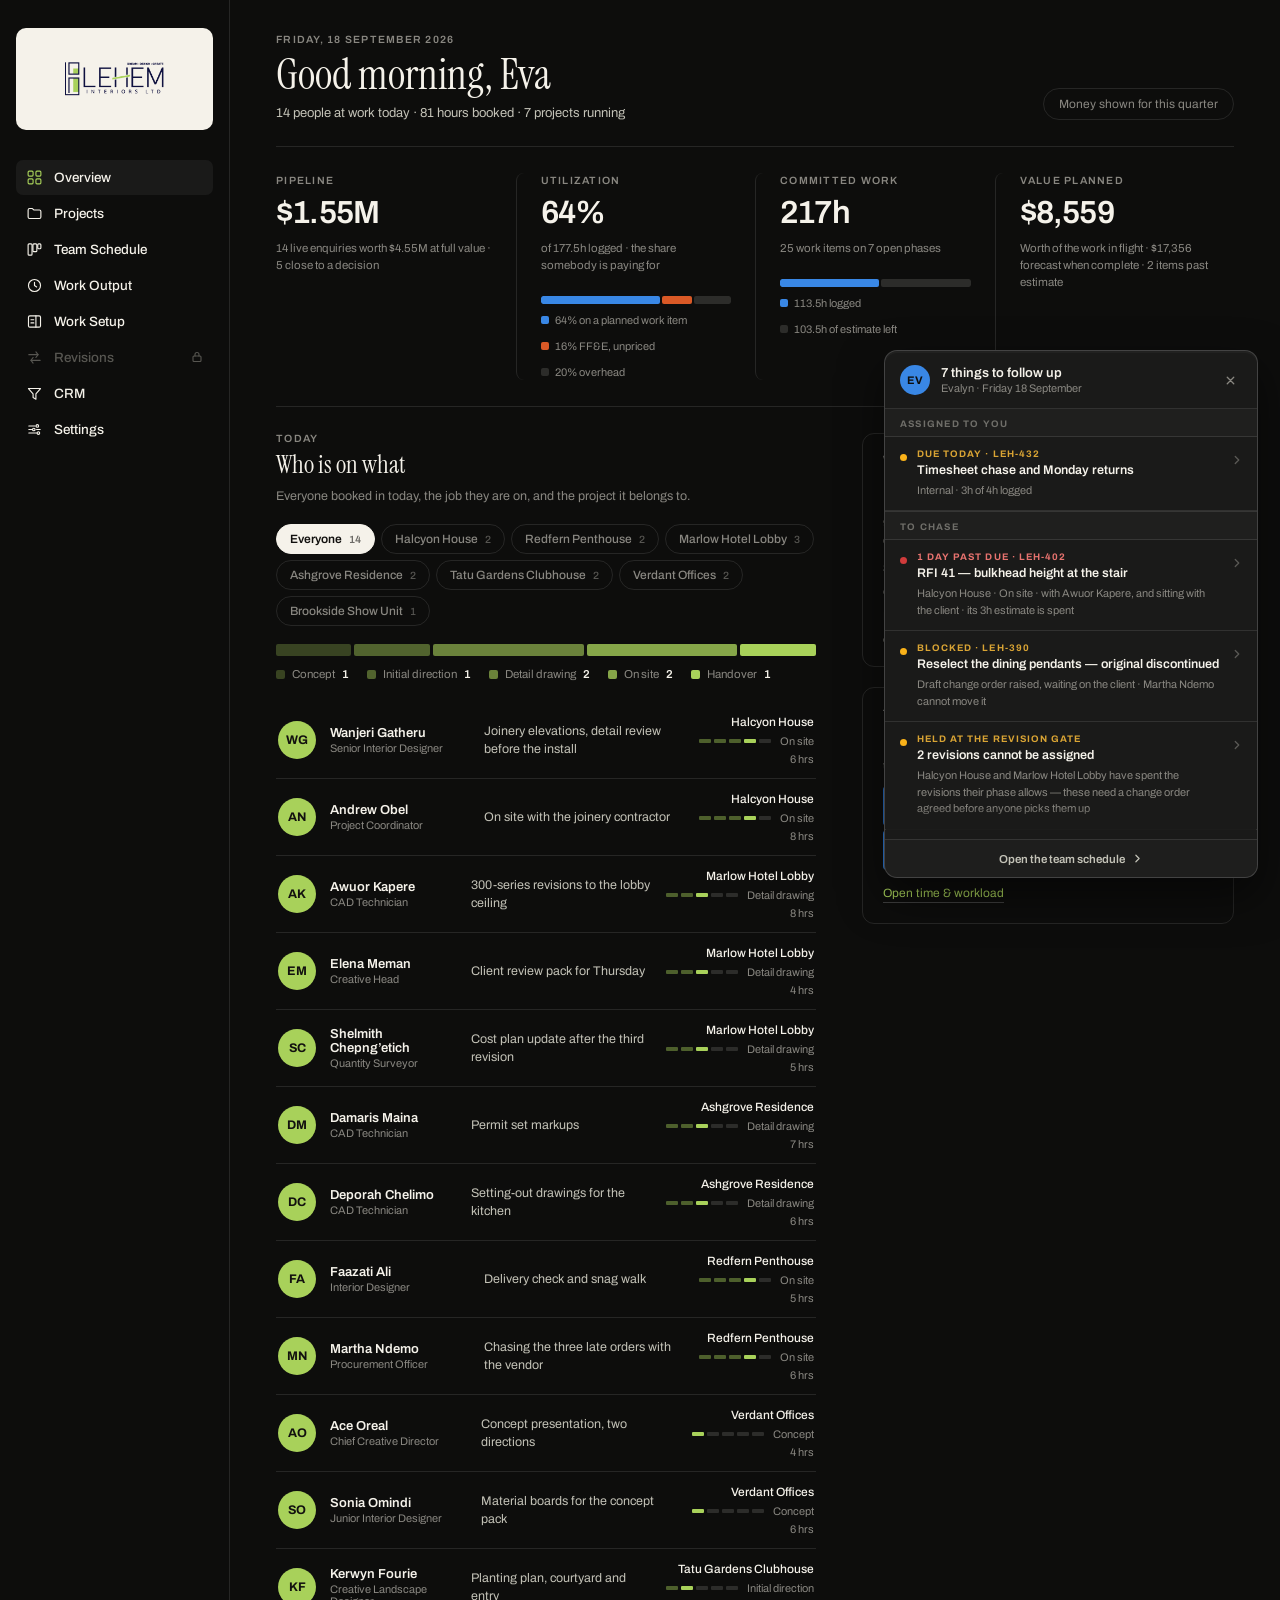
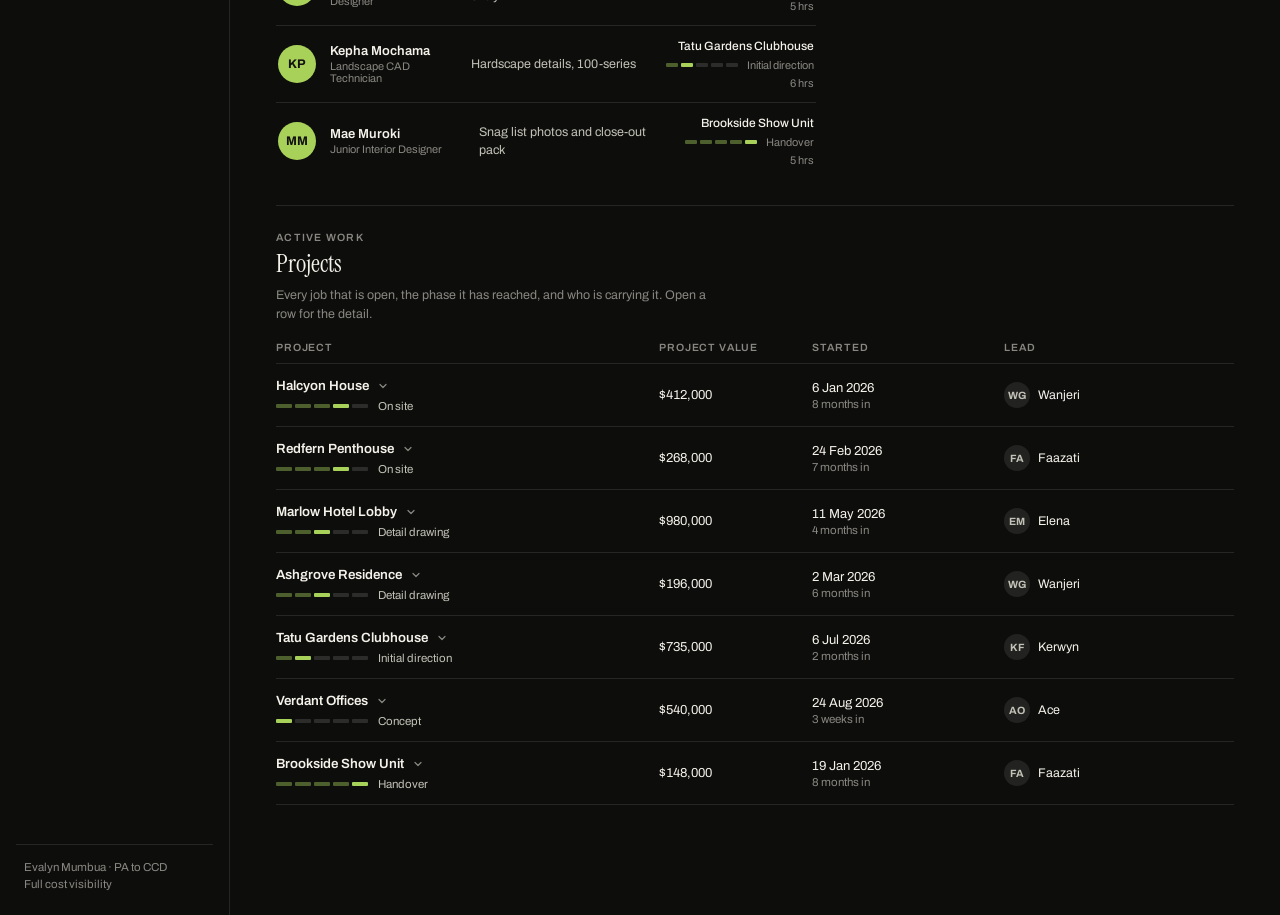
==== commit b5fd158f: "Rename screens and split review into internal and external Service Desk becomes Team Schedule, Time " ====
--- a/index.html
+++ b/index.html
@@ -32,19 +32,19 @@
         </a>
         <a href="desk.html" class="nav-item">
           <svg width="17" height="17" viewBox="0 0 24 24" fill="none" stroke="currentColor" stroke-width="1.6" stroke-linecap="round" stroke-linejoin="round"><rect x="3" y="4" width="5.5" height="16" rx="1.4"/><rect x="9.8" y="4" width="5.5" height="11" rx="1.4"/><rect x="16.6" y="4" width="4.4" height="7" rx="1.4"/></svg>
-          Service Desk
+          Team Schedule
         </a>
         <a href="workload.html" class="nav-item">
           <svg width="17" height="17" viewBox="0 0 24 24" fill="none" stroke="currentColor" stroke-width="1.6" stroke-linecap="round" stroke-linejoin="round"><circle cx="12" cy="12" r="8.5"/><path d="M12 7.5V12l3 2"/></svg>
-          Time &amp; Workload
+          Work Output
         </a>
         <a href="costing.html" class="nav-item">
           <svg width="17" height="17" viewBox="0 0 24 24" fill="none" stroke="currentColor" stroke-width="1.6" stroke-linecap="round" stroke-linejoin="round"><rect x="3.5" y="4" width="17" height="16" rx="2"/><path d="M14 4v16"/><path d="M7 9.5h4"/><path d="M7 14h4"/></svg>
-          Costing
+          Work Setup
         </a>
         <button type="button" class="nav-item locked" disabled>
           <svg width="17" height="17" viewBox="0 0 24 24" fill="none" stroke="currentColor" stroke-width="1.6" stroke-linecap="round" stroke-linejoin="round"><path d="M4 8h13"/><path d="M14 4l3 4-3 4"/><path d="M20 16H7"/><path d="M10 20l-3-4 3-4"/></svg>
-          Change Orders
+          Revisions
           <svg class="lock" width="12" height="12" viewBox="0 0 24 24" fill="none" stroke="currentColor" stroke-width="2.2" stroke-linecap="round" stroke-linejoin="round"><rect x="4" y="10" width="16" height="11" rx="2"/><path d="M8 10V7a4 4 0 0 1 8 0v3"/></svg>
         </button>
         <a href="crm.html" class="nav-item">
--- a/css/app.css
+++ b/css/app.css
@@ -501,8 +501,10 @@
   background:rgba(57,135,229,0.10); }
 .state-sel.st-blocked { color:var(--warn); border-color:rgba(250,178,25,0.5);
   background:rgba(250,178,25,0.10); }
-.state-sel.st-review { color:var(--accent); border-color:rgba(168,209,90,0.5);
+.state-sel.st-internal { color:var(--accent); border-color:rgba(168,209,90,0.5);
   background:rgba(168,209,90,0.10); }
+.state-sel.st-external { color:var(--b3); border-color:rgba(25,158,112,0.5);
+  background:rgba(25,158,112,0.10); }
 .state-sel.st-done { color:var(--good); border-color:rgba(12,163,12,0.5);
   background:rgba(12,163,12,0.10); }
 .state-sel option { color:var(--ink); background:#1a1a19; font-weight:500; }
@@ -568,7 +570,7 @@
   padding:10px 12px; border-left:2px solid var(--good); background:rgba(12,163,12,0.08);
   border-radius:0 6px 6px 0; }
 
-/* ---------- Costing: the phase ledger ---------- */
+/* ---------- Work Setup: the phase ledger ---------- */
 .cost-row { cursor:pointer; }
 .cost-row:hover td { background:rgba(255,255,255,0.025); }
 .cost-row.open td, .cost-row.sel td { background:rgba(187,221,118,0.07); }
